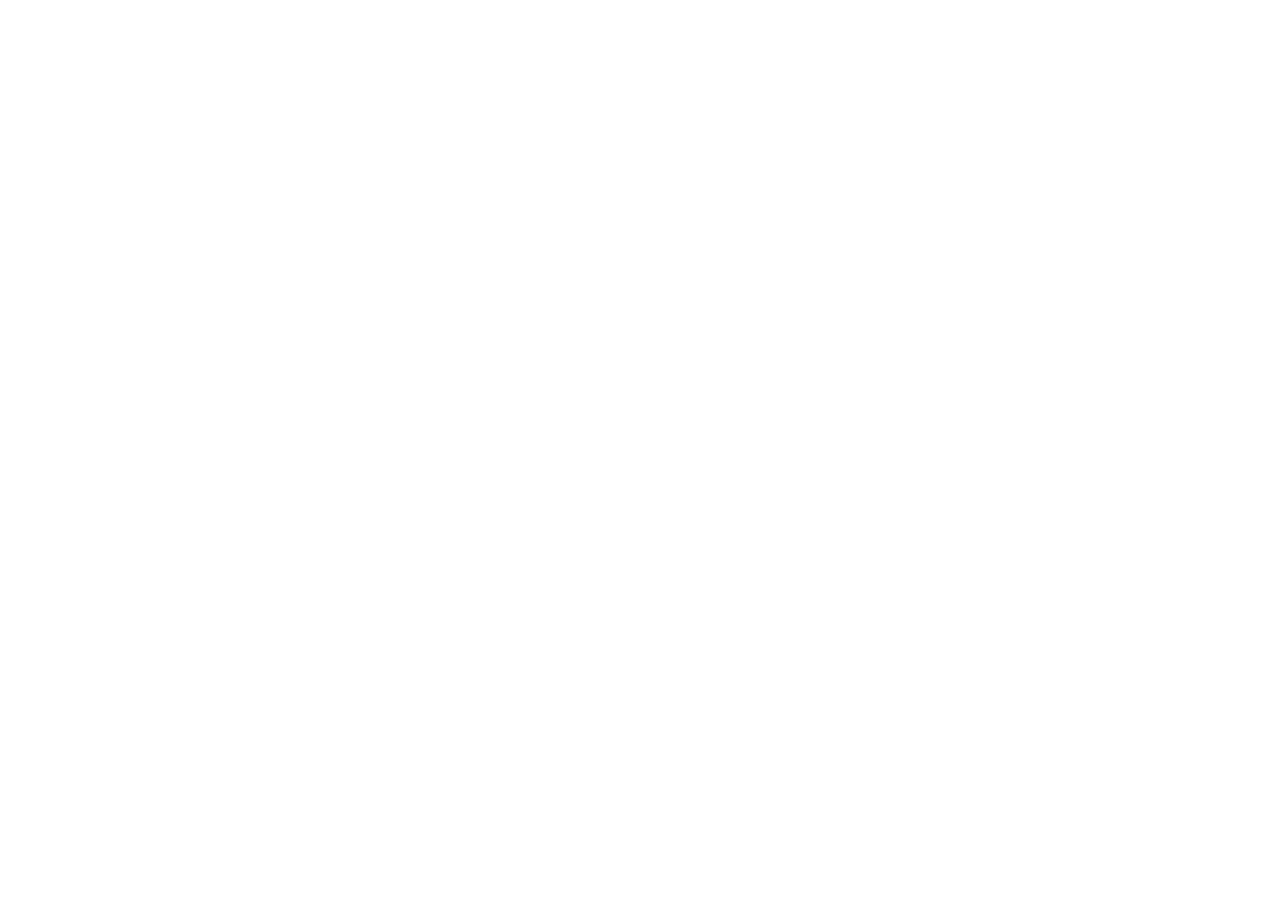
==== index.html @ 550354fb "Primeiro Commit: Pastas e Arquivos para Desenvolvimento do Projeto" ====
<!DOCTYPE html>
<html lang="en">
<head>
    <meta charset="UTF-8">
    <meta name="viewport" content="width=device-width, initial-scale=1">
    <title>Nome da Empresa | Fachadas e comunicação visual em Maringá</title>
    <meta name="description" content="Fachadas, letreiros e identidade visual, do projeto à instalação. Maringá/PR e todo o Brasil.">
    <link rel="preconnect" href="https://fonts.googleapis.com">
    <link rel="preconnect" href="https://fonts.gstatic.com" crossorigin>
    <link href="https://fonts.googleapis.com/css2?family=Barlow:wght@400;600&family=Barlow+Condensed:wght@600;700&display=swap" rel="stylesheet">
    <link rel="stylesheet" href="css/style.css">
</head>
<body>
    
</body>
</html>
---- css/style.css ----
/* Cores Gerais para o site */
:root {
    --or:#ff6a00;
    --bg:#0c0c0c;
    --card:#171717;
    --bd:#2b2b2b;
    --tx:#f3f1ee;
    --mu:#a8a39c;
    --wpp:#25d366;
    --r:10px
}
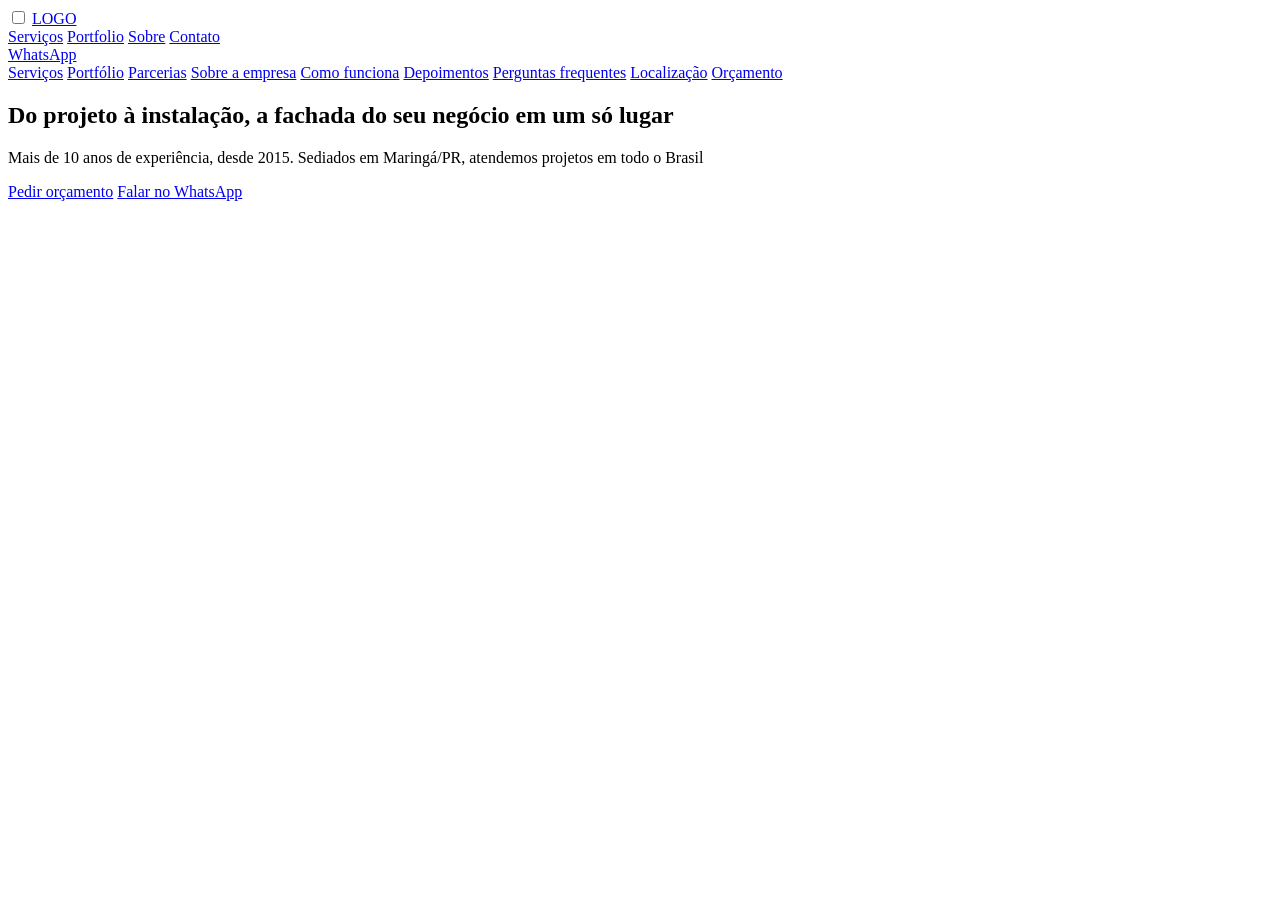
==== commit 40838543: "feat: header e topo da pagina em html" ====
--- a/index.html
+++ b/index.html
@@ -12,5 +12,62 @@
 </head>
 <body>
     
+    <!-- Header da Página -->
+    <header class="topo">
+        <input type="checkbox" id="menu-toggle" class="menu-toggle" aria-label="Abrir menu">
+
+        <!-- Quando a logo chegar trocar o span por img <img src="img/logo.png" alt="Nome da Empresa"> -->
+        <a class="logo" href="#inicio">
+            <span>LOGO</span>
+        </a>
+
+        <nav class="links" aria-label="Principal">
+            <a href="#servicos">Serviços</a>
+            <a href="#portfolio">Portfolio</a>
+            <a href="#sobre">Sobre</a>
+            <a href="#contato">Contato</a>
+        </nav>
+
+        <div class="dir">
+            <a class="btn btn-wpp btn-sm" href="https://wa.me/5544997585153?text=Ol%C3%A1%21%20Vim%20pelo%20site%20e%20gostaria%20de%20um%20or%C3%A7amento.">WhatsApp</a>
+            <label for="menu_toggle" class="hamb" aria-label="Abrir ou fechar o menu">
+                <span></span>
+                <span></span>
+                <span></span>
+            </label>
+        </div>
+
+        <nav class="painel" aria-label="Menu completo">
+            <a href="#servicos">Serviços</a>
+            <a href="#portfolio">Portfólio</a>
+            <a href="#parcerias">Parcerias</a>
+            <a href="#sobre">Sobre a empresa</a>
+            <a href="#como-funciona">Como funciona</a>
+            <a href="#depoimentos">Depoimentos</a>
+            <a href="#faq">Perguntas frequentes</a>
+            <a href="#localizacao">Localização</a>
+            <a href="#orcamento">Orçamento</a>
+        </nav>
+    </header>
+
+    <label for="menu-toggle" class="fechar-menu"></label>
+
+    <main>
+        <!-- Topo da Página com as fotos de fundo -->
+        <!-- Quando chegar, trocar as imagens!! (melhores fachadas) -->
+        <section class="hero" id="inicio">
+            <div class="slide" style="background-image:url(img/hero-1.jpg)"></div>
+            <div class="slide" style="background-image:url(img/hero-2.jpg)"></div>
+            <div class="slide" style="background-image:url(img/hero-3.jpg)"></div>
+            <div class="hero-txt">
+                <h1>Do projeto à instalação, a fachada do seu negócio em um só lugar</h1>
+                <p>Mais de 10 anos de experiência, desde 2015. Sediados em Maringá/PR, atendemos projetos em todo o Brasil</p>
+                <div class="acoes">
+                    <a class="btn" href="#orcamento">Pedir orçamento</a>
+                    <a class="btn btn-wpp" target="_blank" rel="noopener noreferrer" href="https://wa.me/5544997585153?text=Ol%C3%A1%21%20Vim%20pelo%20site%20e%20gostaria%20de%20falar%20com%20voc%C3%AAs.">Falar no WhatsApp</a>
+                </div>
+            </div>
+        </section>
+    </main>
 </body>
 </html>
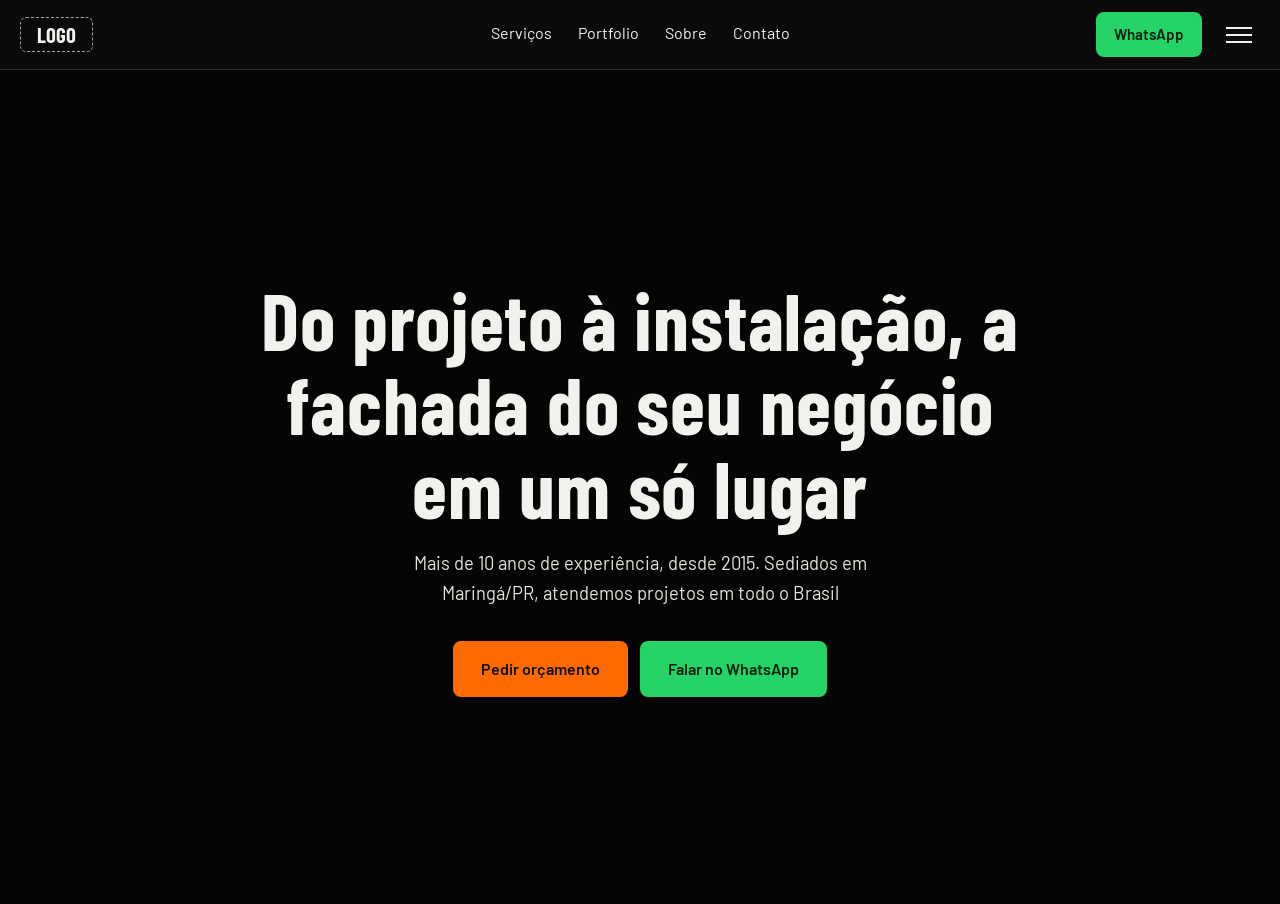
==== commit c1626544: "Correcao erro no index.html e feito css base, header e topo da pagina" ====
--- a/index.html
+++ b/index.html
@@ -30,7 +30,7 @@
 
         <div class="dir">
             <a class="btn btn-wpp btn-sm" href="https://wa.me/5544997585153?text=Ol%C3%A1%21%20Vim%20pelo%20site%20e%20gostaria%20de%20um%20or%C3%A7amento.">WhatsApp</a>
-            <label for="menu_toggle" class="hamb" aria-label="Abrir ou fechar o menu">
+            <label for="menu-toggle" class="hamb" aria-label="Abrir ou fechar o menu">
                 <span></span>
                 <span></span>
                 <span></span>
--- a/css/style.css
+++ b/css/style.css
@@ -8,4 +8,290 @@
     --mu:#a8a39c;
     --wpp:#25d366;
     --r:10px
+}
+
+/* Base para o CSS */
+* {
+    box-sizing: border-box;
+    margin: 0;
+}
+
+html {
+    scroll-behavior: smooth;
+    scroll-padding-top: 76px;
+}
+
+body {
+    font: 400 1rem/1.65 'Barlow', system-ui, sans-serif;
+    background: var(--bg);
+    color: var(--tx);
+}
+
+img {
+    display: block;
+    max-width: 100%;
+}
+
+a {
+    color: inherit;
+    text-decoration: none;
+}
+
+:focus-visible {
+    outline: 3px solid var(--or);
+    outline-offset: 3px;
+}
+
+h1, h2 {
+    font-family: 'Barlow Condensed', 'Barlow', sans-serif;
+    font-weight: 700;
+    line-height: 1.05;
+    letter-spacing: .01em;
+}
+
+h2 {
+    font-size: clamp(2rem, 4.5vw, 3rem);
+    margin-bottom: 1.6rem;
+}
+
+h2::after {
+    content: "";
+    display: block;
+    width: 64px;
+    height: 5px;
+    background: var(--or);
+    margin-top: .7rem;
+}
+
+p+p {
+    margin-top: 1rem;
+}
+
+.sec {
+    max-width: 1160px;
+    margin: 0 auto;
+    padding: 72px 20px;
+}
+
+.sub {
+    color: var(--mu);
+    margin: -.6rem 0 1.6rem;
+    max-width: 60ch;
+}
+
+/* Botões */
+.btn {
+    display: inline-block;
+    padding: 13px 26px;
+    border: 2px solid var(--or);
+    border-radius: 8px;
+    background: var(--or);
+    color: #111;
+    font: inherit;
+    font-weight: 600;
+    cursor: pointer;
+    transition: filter .2s
+}
+
+.btn:hover {
+    filter: brightness(1.12);
+}
+
+.btn-wpp {
+    background: var(--wpp);
+    border-color: var(--wpp);
+    color: #06210f;
+}
+
+.btn-sm {
+    padding: 8px 16px;
+    font-size: .95rem;
+}
+
+/* Header */
+.topo {
+    position: sticky;
+    top: 0;
+    z-index: 50;
+    display: flex;
+    align-items: center;
+    gap: 20px;
+    padding: 12px 20px;
+    background: rgba(12, 12, 12, .95);
+    backdrop-filter: blur(8px);
+    border-bottom: 1px solid var(--bd);
+}
+
+.logo {
+    flex: 1;
+}
+
+.logo span {
+    display: inline-block;
+    padding: 4px 16px;
+    border: 1px dashed var(--mu);
+    border-radius: 6px;
+    font: 700 1.3rem 'Barlow Condensed', sans-serif;
+}
+
+.links {
+    display: flex;
+    gap: 26px;
+}
+
+.links a {
+    padding: 6px 0;
+    border-bottom: 2px solid transparent;
+}
+
+.links a:hover {
+    border-color: var(--or);
+}
+
+.dir {
+    flex: 1;
+    display: flex;
+    justify-content: flex-end;
+    align-items: center;
+    gap: 16px;
+}
+
+.menu-toggle {
+    position: absolute;
+    width: 1px;
+    height: 1px;
+    margin: 0;
+    opacity: 0;
+    pointer-events: none;
+}
+
+.hamb {
+    display: grid;
+    gap: 5px;
+    padding: 8px;
+    cursor: pointer;
+}
+
+.hamb span {
+    width: 26px;
+    height: 2px;
+    background: var(--tx);
+}
+
+.painel {
+    display: none;
+    position: absolute;
+    top: 100%;
+    right: 20px;
+    min-width: 230px;
+    flex-direction: column;
+    padding: 8px;
+    background-color: var(--card);
+    border: 1px solid var(--bd);
+    border-radius: var(--r);
+}
+
+.painel a {
+    padding: 10px;
+    border-radius: 6px;
+}
+
+.painel a:hover {
+    background-color: var(--or);
+    color: #111;
+}
+
+.menu-toggle:checked~.painel {
+    display: flex;
+}
+
+.fechar-menu {
+    display: none;
+}
+
+.menu-toggle:checked~.fechar-menu {
+    display: block;
+    position: fixed;
+    inset: 0;
+    z-index: 40;
+}
+
+.painel {
+    z-index: 50;
+}
+
+/* Topo com as fotos passando */
+.hero {
+    position: relative;
+    min-height: calc(100svh - 66px);
+    display: grid;
+    place-items: center;
+    padding: 72px 20px;
+    text-align: center;
+    overflow: hidden;
+}
+
+.hero::before {
+    content: "";
+    position: absolute;
+    inset: 0;
+    z-index: 1;
+    background: rgba(0, 0, 0, .62)
+}
+
+.slide {
+    position: absolute;
+    inset: 0;
+    background: #222 center/cover;
+    opacity: 0;
+    animation: fade 18s infinite;
+}
+
+.slide:nth-child(2) {
+    animation-delay: 6s;
+}
+
+.slide:nth-child(3) {
+    animation-delay: 12s;
+}
+
+@keyframes fade {
+    0% {
+        opacity: 0;
+    }
+
+    8%,
+    33% {
+        opacity: 1;
+    }
+
+    41%,
+    100% {
+        opacity: 0;
+    }
+}
+
+.hero-txt {
+    position: relative;
+    z-index: 2;
+    max-width: 800px;
+}
+
+.hero h1 {
+    font-size: clamp(2.6rem, 7vw, 5rem);
+    margin-bottom: 1.2rem;
+}
+
+.hero p {
+    max-width: 54ch;
+    margin: 0 auto 2rem;
+    color: #e6e2dc;
+    font-size: 1.15rem;
+}
+
+.acoes {
+    display: flex;
+    flex-wrap: wrap;
+    gap: 12px;
+    justify-content: center;
 }
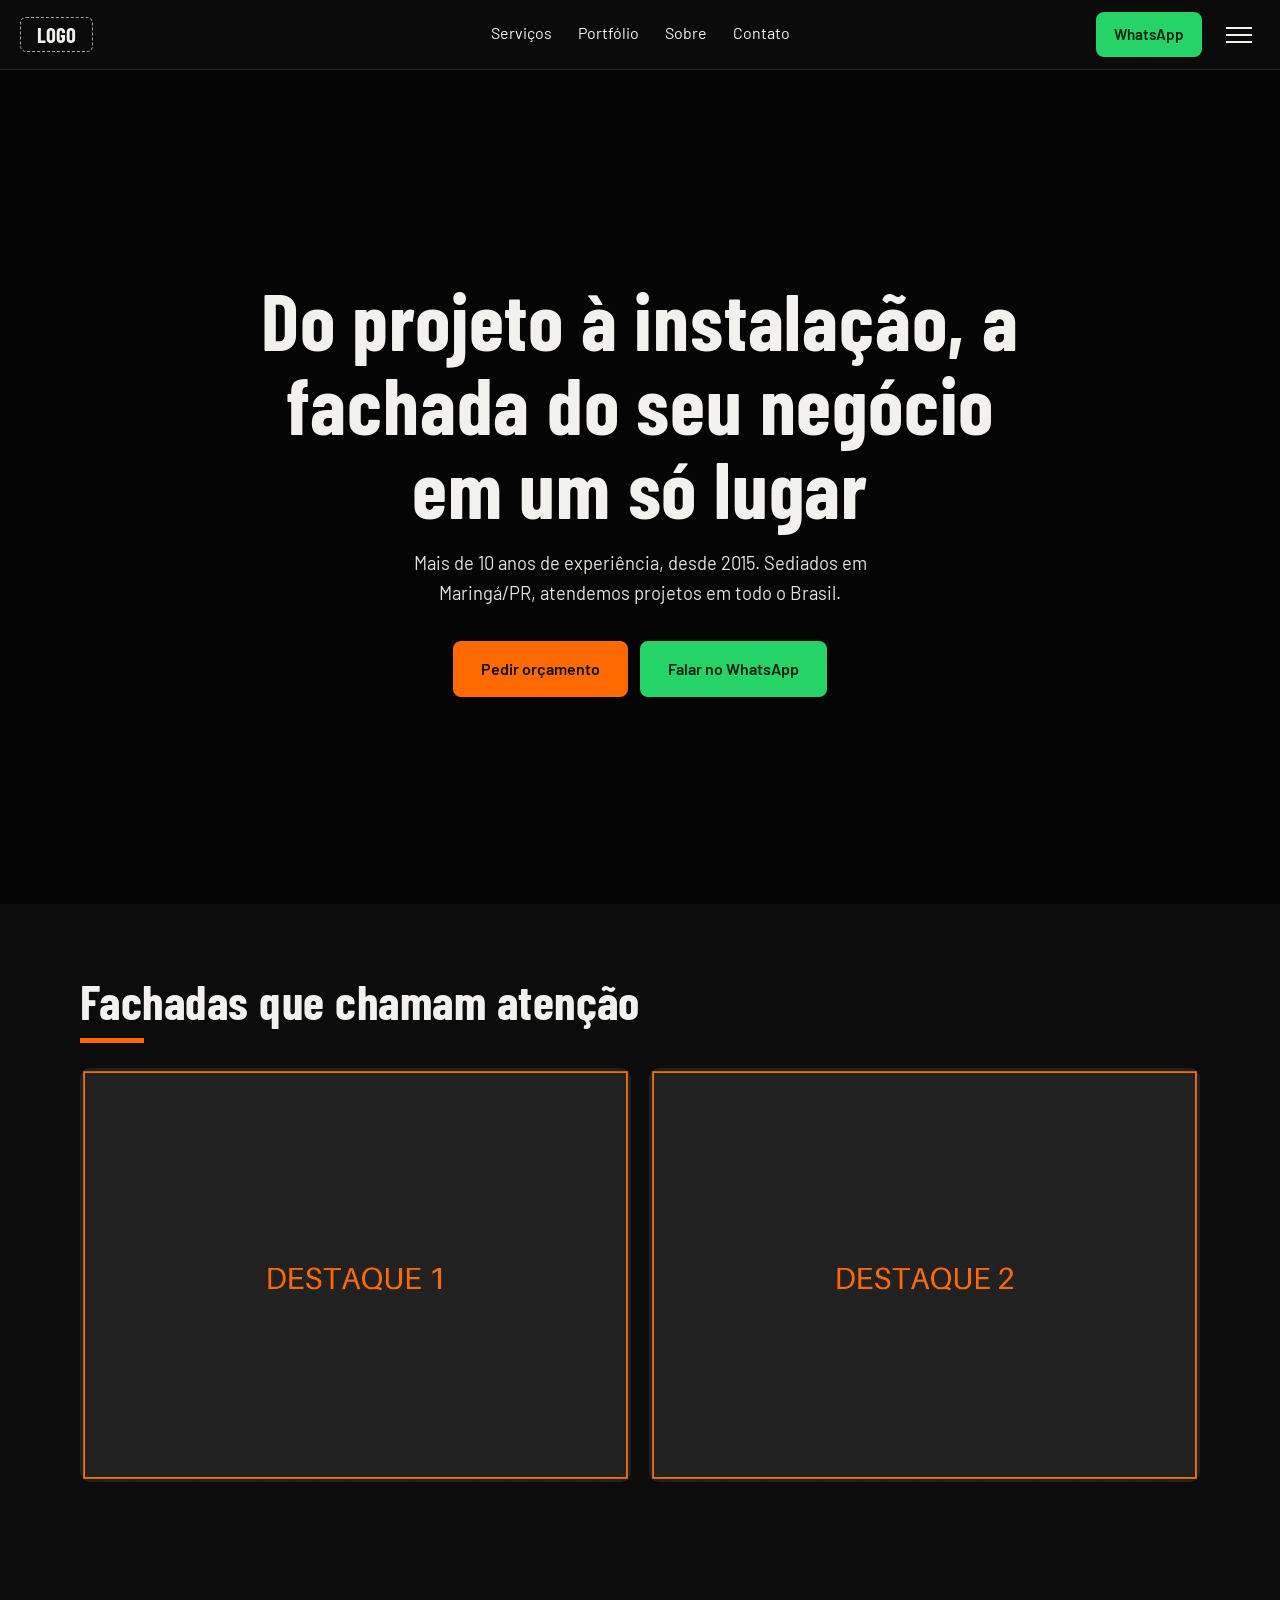
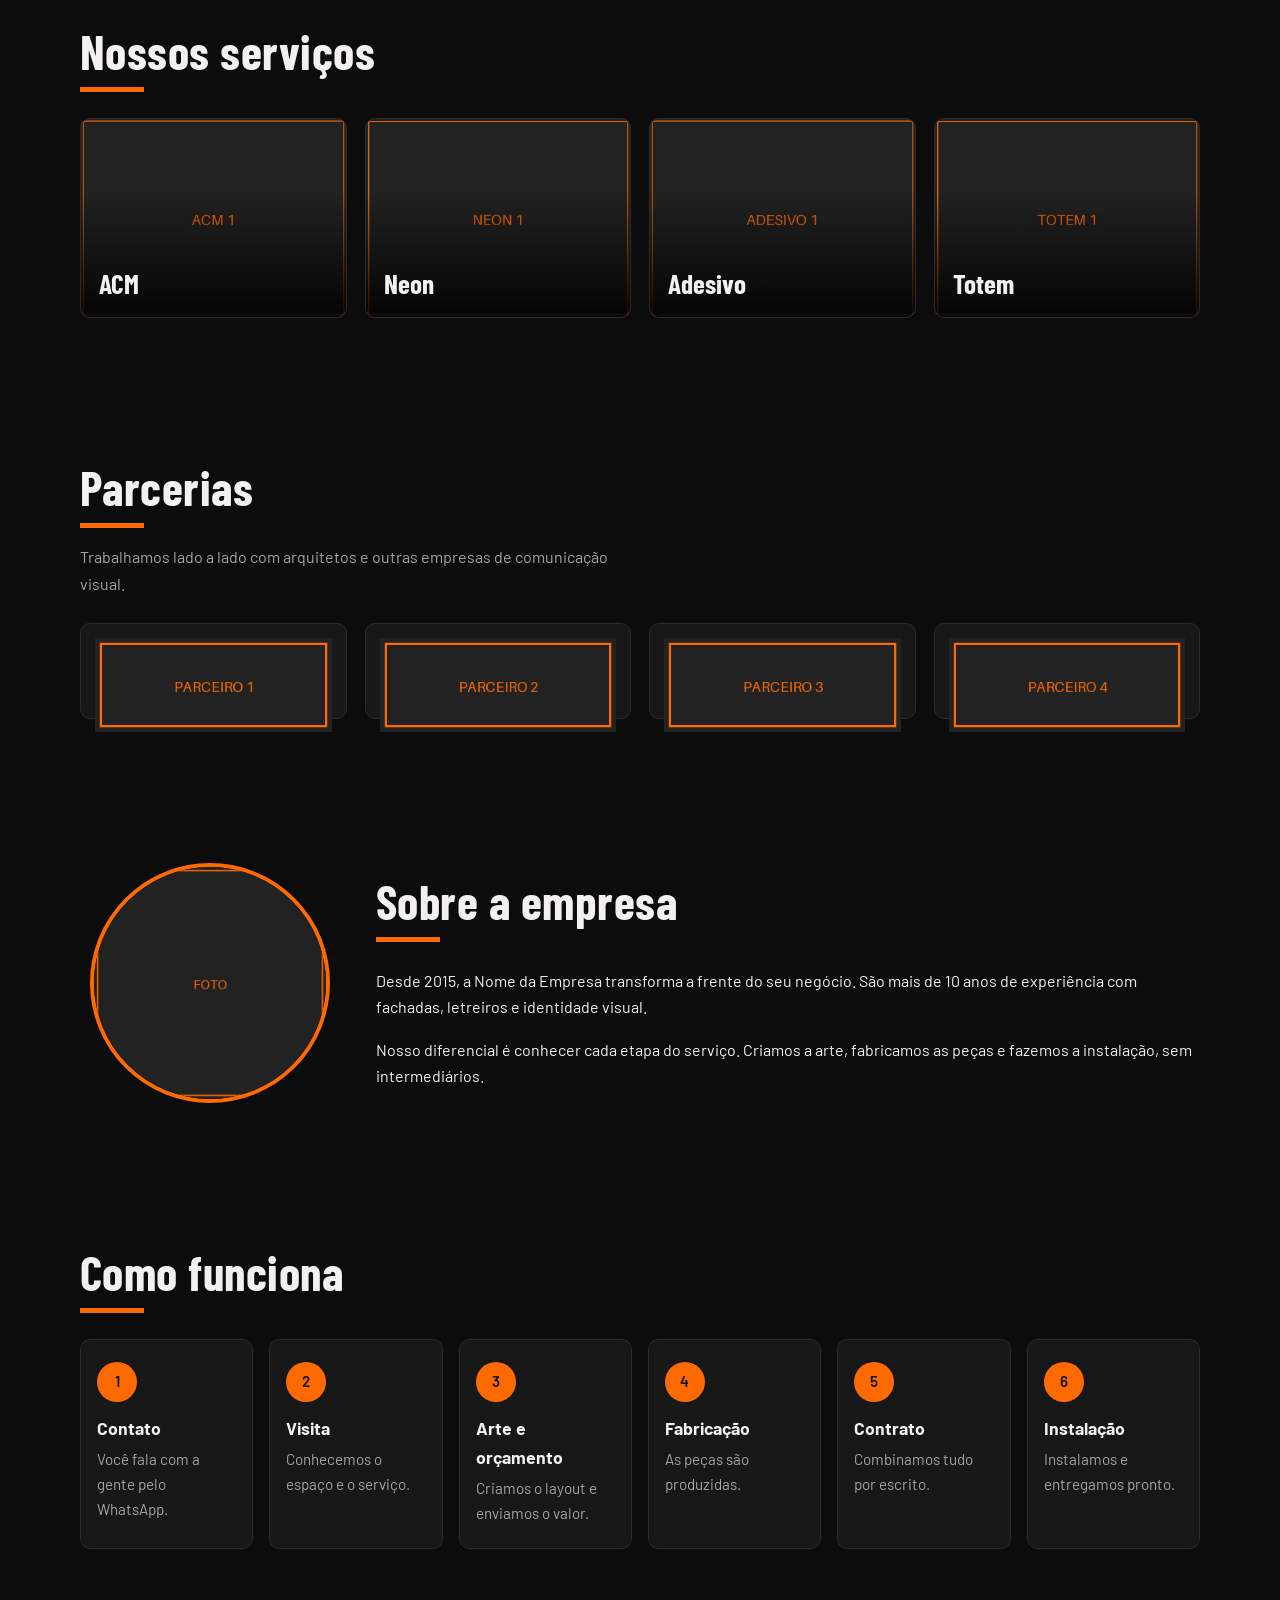
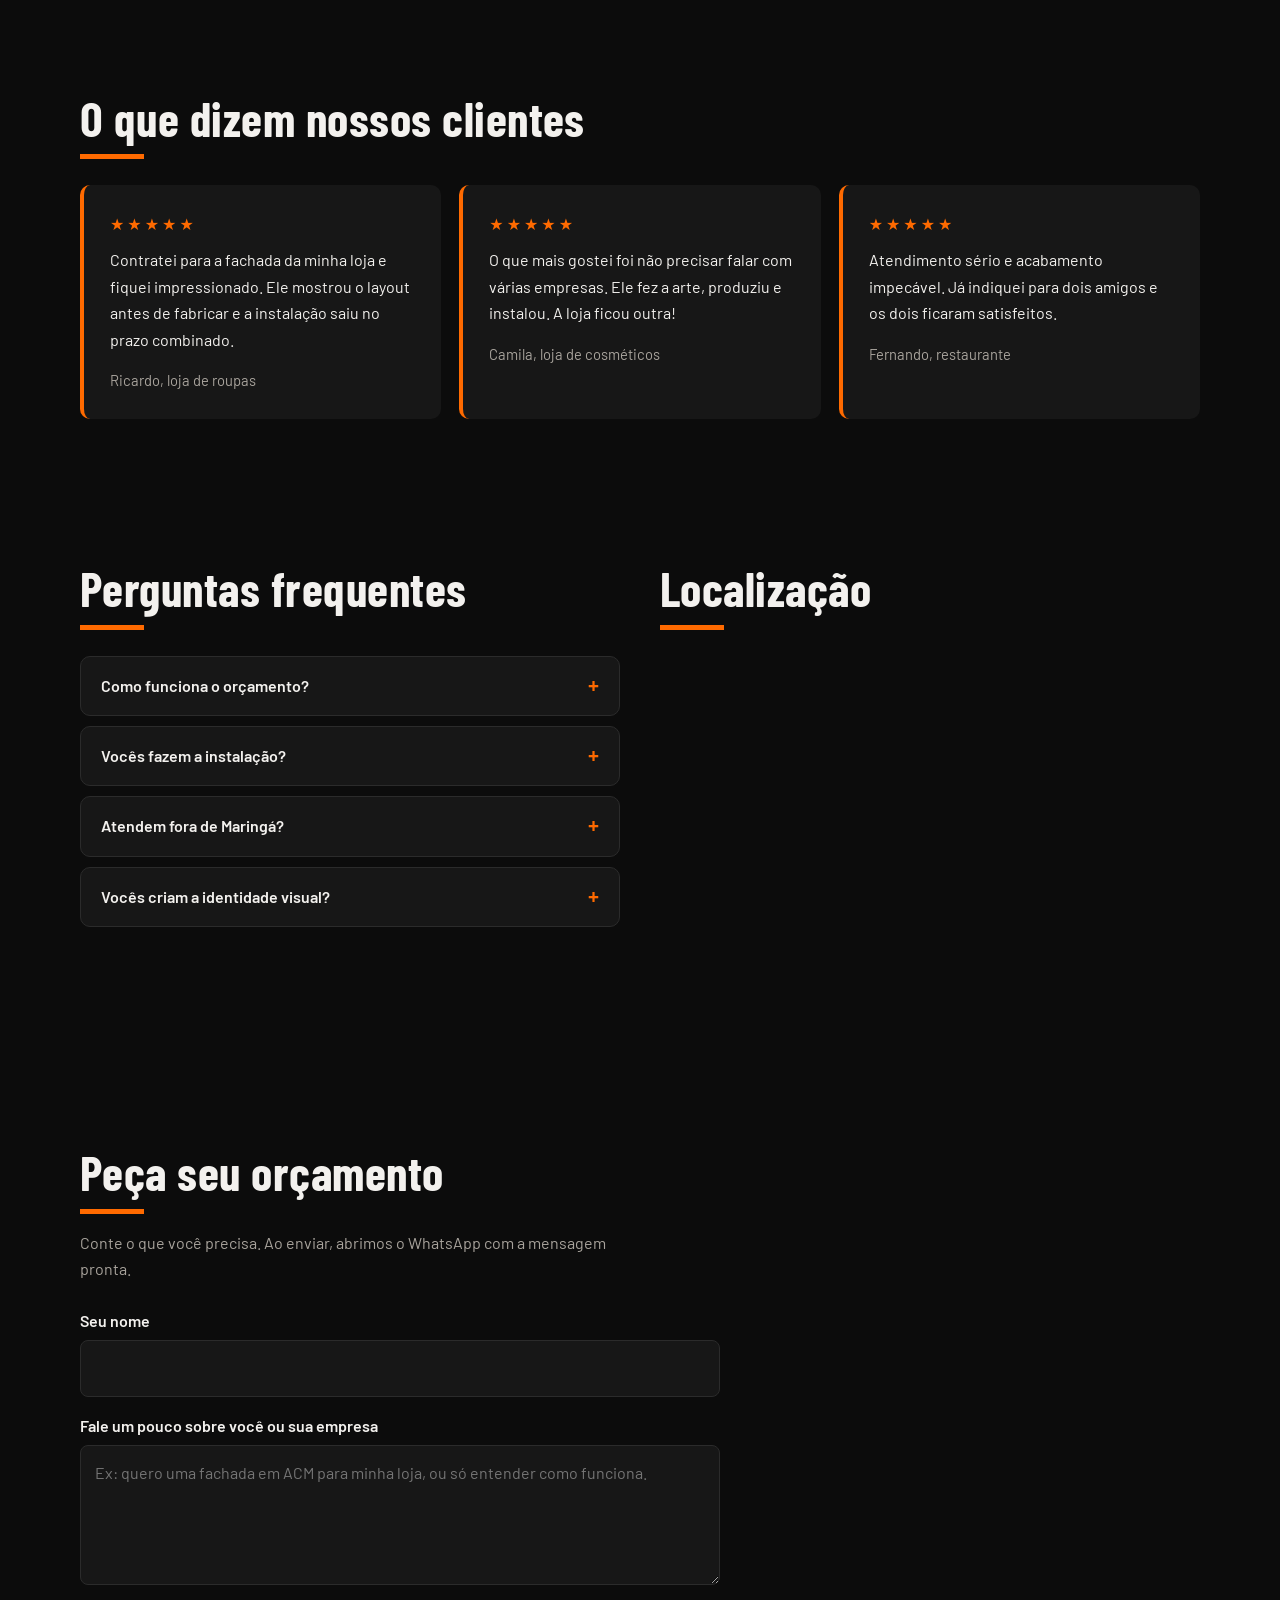
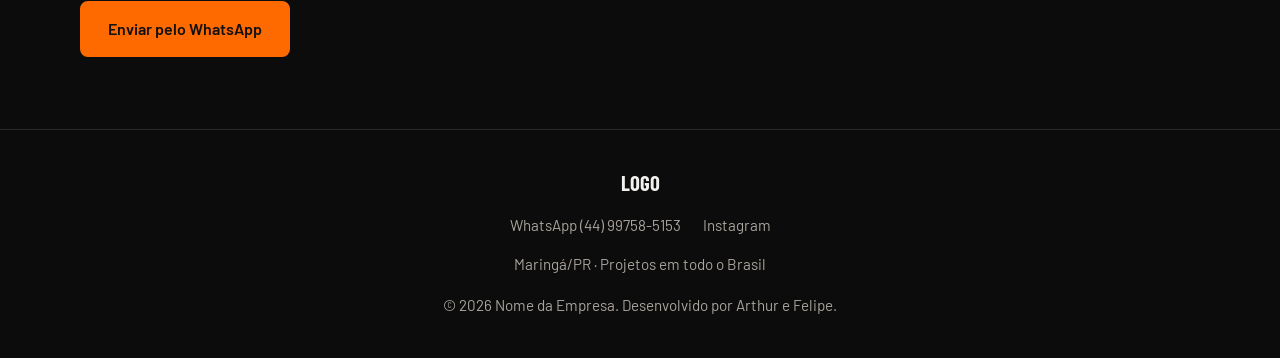
==== commit 811ba46f: "Adiciona estrutura inicial do site" ====
--- a/index.html
+++ b/index.html
@@ -1,73 +1,160 @@
 <!DOCTYPE html>
-<html lang="en">
+<html lang="pt-BR">
 <head>
-    <meta charset="UTF-8">
-    <meta name="viewport" content="width=device-width, initial-scale=1">
-    <title>Nome da Empresa | Fachadas e comunicação visual em Maringá</title>
-    <meta name="description" content="Fachadas, letreiros e identidade visual, do projeto à instalação. Maringá/PR e todo o Brasil.">
-    <link rel="preconnect" href="https://fonts.googleapis.com">
-    <link rel="preconnect" href="https://fonts.gstatic.com" crossorigin>
-    <link href="https://fonts.googleapis.com/css2?family=Barlow:wght@400;600&family=Barlow+Condensed:wght@600;700&display=swap" rel="stylesheet">
-    <link rel="stylesheet" href="css/style.css">
+<meta charset="UTF-8">
+<meta name="viewport" content="width=device-width, initial-scale=1">
+<title>Nome da Empresa | Fachadas e comunicação visual em Maringá</title>
+<meta name="description" content="Fachadas, letreiros e identidade visual, do projeto à instalação. Maringá/PR e todo o Brasil.">
+<link rel="preconnect" href="https://fonts.googleapis.com">
+<link rel="preconnect" href="https://fonts.gstatic.com" crossorigin>
+<link href="https://fonts.googleapis.com/css2?family=Barlow:wght@400;600&family=Barlow+Condensed:wght@600;700&display=swap" rel="stylesheet">
+<link rel="stylesheet" href="css/style.css">
 </head>
 <body>
-    
-    <!-- Header da Página -->
-    <header class="topo">
-        <input type="checkbox" id="menu-toggle" class="menu-toggle" aria-label="Abrir menu">
 
-        <!-- Quando a logo chegar trocar o span por img <img src="img/logo.png" alt="Nome da Empresa"> -->
-        <a class="logo" href="#inicio">
-            <span>LOGO</span>
-        </a>
+<!-- ===== HEADER ===== -->
+<header class="topo">
+  <input type="checkbox" id="menu-toggle" class="menu-toggle" aria-label="Abrir menu">
+  <!-- TROCAR: quando a logo chegar, troque o <span> por <img src="img/logo.png" alt="Nome da Empresa"> -->
+  <a class="logo" href="#inicio"><span>LOGO</span></a>
+  <nav class="links" aria-label="Principal">
+    <a href="#servicos">Serviços</a><a href="#portfolio">Portfólio</a><a href="#sobre">Sobre</a><a href="#contato">Contato</a>
+  </nav>
+  <div class="dir">
+    <a class="btn btn-wpp btn-sm" href="https://wa.me/5544997585153?text=Ol%C3%A1%21%20Vim%20pelo%20site%20e%20gostaria%20de%20um%20or%C3%A7amento.">WhatsApp</a>
+    <label for="menu-toggle" class="hamb" aria-label="Abrir ou fechar o menu"><span></span><span></span><span></span></label>
+  </div>
+  <nav class="painel" aria-label="Menu completo">
+    <a href="#servicos">Serviços</a><a href="#portfolio">Portfólio</a><a href="#parcerias">Parcerias</a><a href="#sobre">Sobre a empresa</a><a href="#como-funciona">Como funciona</a><a href="#depoimentos">Depoimentos</a><a href="#faq">Perguntas frequentes</a><a href="#localizacao">Localização</a><a href="#orcamento">Orçamento</a>
+  </nav>
+</header>
 
-        <nav class="links" aria-label="Principal">
-            <a href="#servicos">Serviços</a>
-            <a href="#portfolio">Portfolio</a>
-            <a href="#sobre">Sobre</a>
-            <a href="#contato">Contato</a>
-        </nav>
+  <label for="menu-toggle" class="fechar-menu"></label>
 
-        <div class="dir">
-            <a class="btn btn-wpp btn-sm" href="https://wa.me/5544997585153?text=Ol%C3%A1%21%20Vim%20pelo%20site%20e%20gostaria%20de%20um%20or%C3%A7amento.">WhatsApp</a>
-            <label for="menu-toggle" class="hamb" aria-label="Abrir ou fechar o menu">
-                <span></span>
-                <span></span>
-                <span></span>
-            </label>
-        </div>
+<main>
+<!-- ===== TOPO COM FOTOS DE FUNDO ===== -->
+<!-- TROCAR: substitua img/hero-1.jpg, hero-2.jpg e hero-3.jpg pelas melhores fachadas (mesmo nome de arquivo) -->
+<section class="hero" id="inicio">
+  <div class="slide" style="background-image:url(img/hero-1.jpg)"></div>
+  <div class="slide" style="background-image:url(img/hero-2.jpg)"></div>
+  <div class="slide" style="background-image:url(img/hero-3.jpg)"></div>
+  <div class="hero-txt">
+    <h1>Do projeto à instalação, a fachada do seu negócio em um só lugar</h1>
+    <p>Mais de 10 anos de experiência, desde 2015. Sediados em Maringá/PR, atendemos projetos em todo o Brasil.</p>
+    <div class="acoes">
+      <a class="btn" href="#orcamento">Pedir orçamento</a>
+      <a class="btn btn-wpp" href="https://wa.me/5544997585153?text=Ol%C3%A1%21%20Vim%20pelo%20site%20e%20gostaria%20de%20falar%20com%20voc%C3%AAs.">Falar no WhatsApp</a>
+    </div>
+  </div>
+</section>
 
-        <nav class="painel" aria-label="Menu completo">
-            <a href="#servicos">Serviços</a>
-            <a href="#portfolio">Portfólio</a>
-            <a href="#parcerias">Parcerias</a>
-            <a href="#sobre">Sobre a empresa</a>
-            <a href="#como-funciona">Como funciona</a>
-            <a href="#depoimentos">Depoimentos</a>
-            <a href="#faq">Perguntas frequentes</a>
-            <a href="#localizacao">Localização</a>
-            <a href="#orcamento">Orçamento</a>
-        </nav>
-    </header>
+<!-- ===== DESTAQUES ===== -->
+<section class="sec" id="portfolio">
+  <h2>Fachadas que chamam atenção</h2>
+  <div class="g2">
+    <img src="img/destaque-1.jpg" alt="Fachada em destaque 1" loading="lazy">
+    <img src="img/destaque-2.jpg" alt="Fachada em destaque 2" loading="lazy">
+  </div>
+</section>
 
-    <label for="menu-toggle" class="fechar-menu"></label>
+<!-- ===== SERVIÇOS (cada card leva a uma página com as fotos da categoria) ===== -->
+<section class="sec" id="servicos">
+  <h2>Nossos serviços</h2>
+  <div class="g4">
+    <a class="card" href="acm.html" style="background-image:url(img/acm-1.jpg)"><span>ACM</span></a>
+    <a class="card" href="neon.html" style="background-image:url(img/neon-1.jpg)"><span>Neon</span></a>
+    <a class="card" href="adesivo.html" style="background-image:url(img/adesivo-1.jpg)"><span>Adesivo</span></a>
+    <a class="card" href="totem.html" style="background-image:url(img/totem-1.jpg)"><span>Totem</span></a>
+  </div>
+</section>
 
-    <main>
-        <!-- Topo da Página com as fotos de fundo -->
-        <!-- Quando chegar, trocar as imagens!! (melhores fachadas) -->
-        <section class="hero" id="inicio">
-            <div class="slide" style="background-image:url(img/hero-1.jpg)"></div>
-            <div class="slide" style="background-image:url(img/hero-2.jpg)"></div>
-            <div class="slide" style="background-image:url(img/hero-3.jpg)"></div>
-            <div class="hero-txt">
-                <h1>Do projeto à instalação, a fachada do seu negócio em um só lugar</h1>
-                <p>Mais de 10 anos de experiência, desde 2015. Sediados em Maringá/PR, atendemos projetos em todo o Brasil</p>
-                <div class="acoes">
-                    <a class="btn" href="#orcamento">Pedir orçamento</a>
-                    <a class="btn btn-wpp" target="_blank" rel="noopener noreferrer" href="https://wa.me/5544997585153?text=Ol%C3%A1%21%20Vim%20pelo%20site%20e%20gostaria%20de%20falar%20com%20voc%C3%AAs.">Falar no WhatsApp</a>
-                </div>
-            </div>
-        </section>
-    </main>
+<!-- ===== PARCERIAS (provisório: trocar logos e nomes) ===== -->
+<section class="sec" id="parcerias">
+  <h2>Parcerias</h2>
+  <p class="sub">Trabalhamos lado a lado com arquitetos e outras empresas de comunicação visual.</p>
+  <div class="g4">
+    <div class="parc"><img src="img/parceiro-1.png" alt="Parceiro 1"></div>
+    <div class="parc"><img src="img/parceiro-2.png" alt="Parceiro 2"></div>
+    <div class="parc"><img src="img/parceiro-3.png" alt="Parceiro 3"></div>
+    <div class="parc"><img src="img/parceiro-4.png" alt="Parceiro 4"></div>
+  </div>
+</section>
+
+<!-- ===== SOBRE ===== -->
+<section class="sec" id="sobre">
+  <div class="sobre">
+    <img class="foto" src="img/sobre.jpg" alt="Foto da empresa" loading="lazy">
+    <div>
+      <h2>Sobre a empresa</h2>
+      <p>Desde 2015, a Nome da Empresa transforma a frente do seu negócio. São mais de 10 anos de experiência com fachadas, letreiros e identidade visual.</p>
+      <p>Nosso diferencial é conhecer cada etapa do serviço. Criamos a arte, fabricamos as peças e fazemos a instalação, sem intermediários.</p>
+    </div>
+  </div>
+</section>
+
+<!-- ===== COMO FUNCIONA ===== -->
+<section class="sec" id="como-funciona">
+  <h2>Como funciona</h2>
+  <ol class="passos">
+    <li><strong>Contato</strong>Você fala com a gente pelo WhatsApp.</li>
+    <li><strong>Visita</strong>Conhecemos o espaço e o serviço.</li>
+    <li><strong>Arte e orçamento</strong>Criamos o layout e enviamos o valor.</li>
+    <li><strong>Fabricação</strong>As peças são produzidas.</li>
+    <li><strong>Contrato</strong>Combinamos tudo por escrito.</li>
+    <li><strong>Instalação</strong>Instalamos e entregamos pronto.</li>
+  </ol>
+</section>
+
+<!-- ===== DEPOIMENTOS ===== -->
+<!-- ATENÇÃO: avaliações PROVISÓRIAS. Trocar pelas reais antes de publicar. -->
+<section class="sec" id="depoimentos">
+  <h2>O que dizem nossos clientes</h2>
+  <div class="g3">
+    <blockquote class="dep"><div class="est" aria-label="5 estrelas">★★★★★</div><p>Contratei para a fachada da minha loja e fiquei impressionado. Ele mostrou o layout antes de fabricar e a instalação saiu no prazo combinado.</p><cite>Ricardo, loja de roupas</cite></blockquote>
+    <blockquote class="dep"><div class="est" aria-label="5 estrelas">★★★★★</div><p>O que mais gostei foi não precisar falar com várias empresas. Ele fez a arte, produziu e instalou. A loja ficou outra!</p><cite>Camila, loja de cosméticos</cite></blockquote>
+    <blockquote class="dep"><div class="est" aria-label="5 estrelas">★★★★★</div><p>Atendimento sério e acabamento impecável. Já indiquei para dois amigos e os dois ficaram satisfeitos.</p><cite>Fernando, restaurante</cite></blockquote>
+  </div>
+</section>
+
+<!-- ===== FAQ + LOCALIZAÇÃO ===== -->
+<section class="sec duo">
+  <div id="faq">
+    <h2>Perguntas frequentes</h2>
+    <details><summary>Como funciona o orçamento?</summary><p>Primeiro fazemos uma visita para conhecer o espaço. Depois criamos a arte e enviamos o orçamento.</p></details>
+    <details><summary>Vocês fazem a instalação?</summary><p>Sim. Cuidamos da arte, da fabricação das peças e da instalação.</p></details>
+    <details><summary>Atendem fora de Maringá?</summary><p>Sim, atendemos projetos em todo o Brasil, conforme o serviço e as condições combinadas.</p></details>
+    <details><summary>Vocês criam a identidade visual?</summary><p>Sim. Criamos a identidade visual e levamos ela para a fachada.</p></details>
+  </div>
+  <div id="localizacao">
+    <h2>Localização</h2>
+    <iframe class="mapa" title="Mapa de Maringá, PR" loading="lazy" src="https://www.google.com/maps?q=Maring%C3%A1,PR&amp;output=embed"></iframe>
+  </div>
+</section>
+
+<!-- ===== ORÇAMENTO ===== -->
+<section class="sec" id="orcamento">
+  <h2>Peça seu orçamento</h2>
+  <p class="sub">Conte o que você precisa. Ao enviar, abrimos o WhatsApp com a mensagem pronta.</p>
+  <form id="form-orc">
+    <label>Seu nome<input type="text" maxlength="80" name="nome" required autocomplete="name"></label>
+    <label>Fale um pouco sobre você ou sua empresa<textarea name="mensagem" maxlength="350" required placeholder="Ex: quero uma fachada em ACM para minha loja, ou só entender como funciona."></textarea></label>
+    <button class="btn" type="submit">Enviar pelo WhatsApp</button>
+  </form>
+</section>
+</main>
+
+<!-- ===== FOOTER ===== -->
+<footer class="rod" id="contato">
+  <a class="logo-rod" href="#inicio">LOGO</a>
+  <nav aria-label="Contato">
+    <a href="https://wa.me/5544997585153">WhatsApp (44) 99758-5153</a>
+    <!-- TROCAR: link do Instagram dele -->
+    <a href="https://www.instagram.com/" target="_blank" rel="noopener">Instagram</a>
+  </nav>
+  <p>Maringá/PR · Projetos em todo o Brasil</p>
+  <p>© 2026 Nome da Empresa. Desenvolvido por Arthur e Felipe.</p>
+</footer>
+
+<script src="js/script.js"></script>
 </body>
 </html>
--- a/css/style.css
+++ b/css/style.css
@@ -1,161 +1,34 @@
-/* Cores Gerais para o site */
-:root {
-    --or:#ff6a00;
-    --bg:#0c0c0c;
-    --card:#171717;
-    --bd:#2b2b2b;
-    --tx:#f3f1ee;
-    --mu:#a8a39c;
-    --wpp:#25d366;
-    --r:10px
-}
+/* ===== CORES (mude aqui e o site inteiro acompanha) ===== */
+:root{--or:#ff6a00;--bg:#0c0c0c;--card:#171717;--bd:#2b2b2b;--tx:#f3f1ee;--mu:#a8a39c;--wpp:#25d366;--r:10px}
 
-/* Base para o CSS */
-* {
-    box-sizing: border-box;
-    margin: 0;
-}
+/* ===== BASE ===== */
+*{box-sizing:border-box;margin:0}
+html{scroll-behavior:smooth;scroll-padding-top:76px}
+body{font:400 1rem/1.65 'Barlow',system-ui,sans-serif;background:var(--bg);color:var(--tx)}
+img{display:block;max-width:100%}
+a{color:inherit;text-decoration:none}
+:focus-visible{outline:3px solid var(--or);outline-offset:3px}
+h1,h2{font-family:'Barlow Condensed','Barlow',sans-serif;font-weight:700;line-height:1.05;letter-spacing:.01em}
+h2{font-size:clamp(2rem,4.5vw,3rem);margin-bottom:1.6rem}
+h2::after{content:"";display:block;width:64px;height:5px;background:var(--or);margin-top:.7rem}
+p+p{margin-top:1rem}
+.sec{max-width:1160px;margin:0 auto;padding:72px 20px}
+.sub{color:var(--mu);margin:-.6rem 0 1.6rem;max-width:60ch}
 
-html {
-    scroll-behavior: smooth;
-    scroll-padding-top: 76px;
-}
+/* ===== BOTÕES ===== */
+.btn{display:inline-block;padding:13px 26px;border:2px solid var(--or);border-radius:8px;background:var(--or);color:#111;font:inherit;font-weight:600;cursor:pointer;transition:filter .2s}
+.btn:hover{filter:brightness(1.12)}
+.btn-wpp{background:var(--wpp);border-color:var(--wpp);color:#06210f}
+.btn-sm{padding:8px 16px;font-size:.95rem}
 
-body {
-    font: 400 1rem/1.65 'Barlow', system-ui, sans-serif;
-    background: var(--bg);
-    color: var(--tx);
-}
-
-img {
-    display: block;
-    max-width: 100%;
-}
-
-a {
-    color: inherit;
-    text-decoration: none;
-}
-
-:focus-visible {
-    outline: 3px solid var(--or);
-    outline-offset: 3px;
-}
-
-h1, h2 {
-    font-family: 'Barlow Condensed', 'Barlow', sans-serif;
-    font-weight: 700;
-    line-height: 1.05;
-    letter-spacing: .01em;
-}
-
-h2 {
-    font-size: clamp(2rem, 4.5vw, 3rem);
-    margin-bottom: 1.6rem;
-}
-
-h2::after {
-    content: "";
-    display: block;
-    width: 64px;
-    height: 5px;
-    background: var(--or);
-    margin-top: .7rem;
-}
-
-p+p {
-    margin-top: 1rem;
-}
-
-.sec {
-    max-width: 1160px;
-    margin: 0 auto;
-    padding: 72px 20px;
-}
-
-.sub {
-    color: var(--mu);
-    margin: -.6rem 0 1.6rem;
-    max-width: 60ch;
-}
-
-/* Botões */
-.btn {
-    display: inline-block;
-    padding: 13px 26px;
-    border: 2px solid var(--or);
-    border-radius: 8px;
-    background: var(--or);
-    color: #111;
-    font: inherit;
-    font-weight: 600;
-    cursor: pointer;
-    transition: filter .2s
-}
-
-.btn:hover {
-    filter: brightness(1.12);
-}
-
-.btn-wpp {
-    background: var(--wpp);
-    border-color: var(--wpp);
-    color: #06210f;
-}
-
-.btn-sm {
-    padding: 8px 16px;
-    font-size: .95rem;
-}
-
-/* Header */
-.topo {
-    position: sticky;
-    top: 0;
-    z-index: 50;
-    display: flex;
-    align-items: center;
-    gap: 20px;
-    padding: 12px 20px;
-    background: rgba(12, 12, 12, .95);
-    backdrop-filter: blur(8px);
-    border-bottom: 1px solid var(--bd);
-}
-
-.logo {
-    flex: 1;
-}
-
-.logo span {
-    display: inline-block;
-    padding: 4px 16px;
-    border: 1px dashed var(--mu);
-    border-radius: 6px;
-    font: 700 1.3rem 'Barlow Condensed', sans-serif;
-}
-
-.links {
-    display: flex;
-    gap: 26px;
-}
-
-.links a {
-    padding: 6px 0;
-    border-bottom: 2px solid transparent;
-}
-
-.links a:hover {
-    border-color: var(--or);
-}
-
-.dir {
-    flex: 1;
-    display: flex;
-    justify-content: flex-end;
-    align-items: center;
-    gap: 16px;
-}
-
+/* ===== HEADER ===== */
+.topo{position:sticky;top:0;z-index:50;display:flex;align-items:center;gap:20px;padding:12px 20px;background:rgba(12,12,12,.95);backdrop-filter:blur(8px);border-bottom:1px solid var(--bd)}
+.logo{flex:1}
+.logo span{display:inline-block;padding:4px 16px;border:1px dashed var(--mu);border-radius:6px;font:700 1.3rem 'Barlow Condensed',sans-serif}
+.links{display:flex;gap:26px}
+.links a{padding:6px 0;border-bottom:2px solid transparent}
+.links a:hover{border-color:var(--or)}
+.dir{flex:1;display:flex;justify-content:flex-end;align-items:center;gap:16px}
 .menu-toggle {
     position: absolute;
     width: 1px;
@@ -164,52 +37,17 @@
     opacity: 0;
     pointer-events: none;
 }
-
-.hamb {
-    display: grid;
-    gap: 5px;
-    padding: 8px;
-    cursor: pointer;
-}
-
-.hamb span {
-    width: 26px;
-    height: 2px;
-    background: var(--tx);
-}
-
-.painel {
-    display: none;
-    position: absolute;
-    top: 100%;
-    right: 20px;
-    min-width: 230px;
-    flex-direction: column;
-    padding: 8px;
-    background-color: var(--card);
-    border: 1px solid var(--bd);
-    border-radius: var(--r);
-}
-
-.painel a {
-    padding: 10px;
-    border-radius: 6px;
-}
-
-.painel a:hover {
-    background-color: var(--or);
-    color: #111;
-}
-
-.menu-toggle:checked~.painel {
-    display: flex;
-}
-
+.hamb{display:grid;gap:5px;padding:8px;cursor:pointer}
+.hamb span{width:26px;height:2px;background:var(--tx)}
+.painel{display:none;position:absolute;top:100%;right:20px;min-width:230px;flex-direction:column;padding:8px;background:var(--card);border:1px solid var(--bd);border-radius:var(--r)}
+.painel a{padding:10px 14px;border-radius:6px}
+.painel a:hover{background:var(--or);color:#111}
+.menu-toggle:checked~.painel{display:flex}
 .fechar-menu {
     display: none;
 }
 
-.menu-toggle:checked~.fechar-menu {
+.menu-toggle:checked ~ .fechar-menu {
     display: block;
     position: fixed;
     inset: 0;
@@ -220,78 +58,81 @@
     z-index: 50;
 }
 
-/* Topo com as fotos passando */
-.hero {
-    position: relative;
-    min-height: calc(100svh - 66px);
-    display: grid;
-    place-items: center;
-    padding: 72px 20px;
-    text-align: center;
-    overflow: hidden;
-}
+/* ===== TOPO COM FOTOS PASSANDO ===== */
+.hero{position:relative;min-height:calc(100svh - 66px);display:grid;place-items:center;padding:72px 20px;text-align:center;overflow:hidden}
+.hero::before{content:"";position:absolute;inset:0;z-index:1;background:rgba(0,0,0,.62)}
+.slide{position:absolute;inset:0;background:#222 center/cover;opacity:0;animation:fade 18s infinite}
+.slide:nth-child(2){animation-delay:6s}
+.slide:nth-child(3){animation-delay:12s}
+@keyframes fade{0%{opacity:0}8%,33%{opacity:1}41%,100%{opacity:0}}
+.hero-txt{position:relative;z-index:2;max-width:800px}
+.hero h1{font-size:clamp(2.6rem,7vw,5rem);margin-bottom:1.2rem}
+.hero p{max-width:54ch;margin:0 auto 2rem;color:#e6e2dc;font-size:1.15rem}
+.acoes{display:flex;flex-wrap:wrap;gap:12px;justify-content:center}
 
-.hero::before {
-    content: "";
-    position: absolute;
-    inset: 0;
-    z-index: 1;
-    background: rgba(0, 0, 0, .62)
-}
+/* ===== GRADES ===== */
+.g2,.g3,.g4{display:grid;gap:18px}
+.g2{grid-template-columns:repeat(auto-fit,minmax(300px,1fr))}
+.g3{grid-template-columns:repeat(auto-fit,minmax(260px,1fr))}
+.g4{grid-template-columns:repeat(auto-fit,minmax(210px,1fr))}
+.g2 img,.gal img{width:100%;aspect-ratio:4/3;object-fit:cover;border-radius:var(--r)}
 
-.slide {
-    position: absolute;
-    inset: 0;
-    background: #222 center/cover;
-    opacity: 0;
-    animation: fade 18s infinite;
-}
+/* ===== SERVIÇOS ===== */
+.card{position:relative;display:flex;align-items:flex-end;aspect-ratio:4/3;overflow:hidden;border:1px solid var(--bd);border-radius:var(--r);background:#222 center/cover;transition:border-color .2s}
+.card::before{content:"";position:absolute;inset:0;background:linear-gradient(transparent 35%,rgba(0,0,0,.88))}
+.card span{position:relative;padding:18px;font:700 1.7rem 'Barlow Condensed',sans-serif}
+.card:hover{border-color:var(--or)}
 
-.slide:nth-child(2) {
-    animation-delay: 6s;
-}
+/* ===== PARCERIAS ===== */
+.parc{display:grid;place-items:center;height:96px;padding:14px;background:var(--card);border:1px solid var(--bd);border-radius:var(--r)}
+.parc img{max-height:100%;object-fit:contain}
 
-.slide:nth-child(3) {
-    animation-delay: 12s;
-}
+/* ===== SOBRE ===== */
+.sobre{display:grid;gap:36px;align-items:center}
+.foto{width:240px;height:240px;margin:auto;object-fit:cover;border-radius:50%;border:4px solid var(--or)}
+@media(min-width:760px){.sobre{grid-template-columns:260px 1fr}}
 
-@keyframes fade {
-    0% {
-        opacity: 0;
-    }
+/* ===== COMO FUNCIONA ===== */
+.passos{display:grid;gap:16px;grid-template-columns:repeat(auto-fit,minmax(160px,1fr));padding:0;list-style:none;counter-reset:p}
+.passos li{counter-increment:p;padding:22px 16px;background:var(--card);border:1px solid var(--bd);border-radius:var(--r);color:var(--mu);font-size:.95rem}
+.passos li::before{content:counter(p);display:grid;place-items:center;width:40px;height:40px;margin-bottom:12px;border-radius:50%;background:var(--or);color:#111;font-weight:600}
+.passos strong{display:block;margin-bottom:4px;color:var(--tx);font-size:1.1rem}
 
-    8%,
-    33% {
-        opacity: 1;
-    }
+/* ===== DEPOIMENTOS ===== */
+.dep{padding:26px;background:var(--card);border-left:4px solid var(--or);border-radius:var(--r)}
+.est{margin-bottom:10px;color:var(--or);letter-spacing:3px}
+.dep p{margin-bottom:14px}
+.dep cite{color:var(--mu);font-size:.92rem;font-style:normal}
 
-    41%,
-    100% {
-        opacity: 0;
-    }
-}
+/* ===== FAQ E MAPA ===== */
+.duo{display:grid;gap:40px}
+@media(min-width:900px){.duo{grid-template-columns:1fr 1fr}}
+details{margin-bottom:10px;padding:16px 20px;background:var(--card);border:1px solid var(--bd);border-radius:var(--r)}
+summary{display:flex;justify-content:space-between;gap:12px;font-weight:600;cursor:pointer;list-style:none}
+summary::after{content:"+";color:var(--or);font-size:1.4rem;line-height:1}
+details[open] summary::after{content:"–"}
+details p{margin-top:10px;color:var(--mu)}
+.mapa{width:100%;height:340px;border:0;border-radius:var(--r)}
 
-.hero-txt {
-    position: relative;
-    z-index: 2;
-    max-width: 800px;
-}
+/* ===== FORMULÁRIO ===== */
+form{display:grid;gap:16px;max-width:640px}
+label{display:grid;gap:6px;font-weight:600}
+input,textarea{width:100%;padding:14px;background:var(--card);border:1px solid var(--bd);border-radius:8px;color:var(--tx);font:inherit;font-weight:400}
+textarea{min-height:140px;resize:vertical}
+form .btn{justify-self:start}
 
-.hero h1 {
-    font-size: clamp(2.6rem, 7vw, 5rem);
-    margin-bottom: 1.2rem;
-}
+/* ===== FOOTER ===== */
+.rod{padding:40px 20px;border-top:1px solid var(--bd);text-align:center;color:var(--mu);font-size:.95rem}
+.logo-rod{font:700 1.3rem 'Barlow Condensed',sans-serif;color:var(--tx)}
+.rod nav{display:flex;flex-wrap:wrap;gap:22px;justify-content:center;margin:14px 0}
+.rod a:hover{color:var(--or)}
 
-.hero p {
-    max-width: 54ch;
-    margin: 0 auto 2rem;
-    color: #e6e2dc;
-    font-size: 1.15rem;
-}
+/* ===== PÁGINAS DE CATEGORIA ===== */
+.cat{max-width:1160px;margin:0 auto;padding:40px 20px 72px}
+.volta{display:inline-block;margin-bottom:24px;color:var(--mu)}
+.volta:hover{color:var(--or)}
+.gal{display:grid;gap:18px;grid-template-columns:repeat(auto-fit,minmax(280px,1fr));margin-bottom:40px}
 
-.acoes {
-    display: flex;
-    flex-wrap: wrap;
-    gap: 12px;
-    justify-content: center;
-}+/* ===== CELULAR ===== */
+@media(max-width:860px){.links{display:none}}
+@media(prefers-reduced-motion:reduce){html{scroll-behavior:auto}.slide{animation:none}.slide:first-child{opacity:1}}
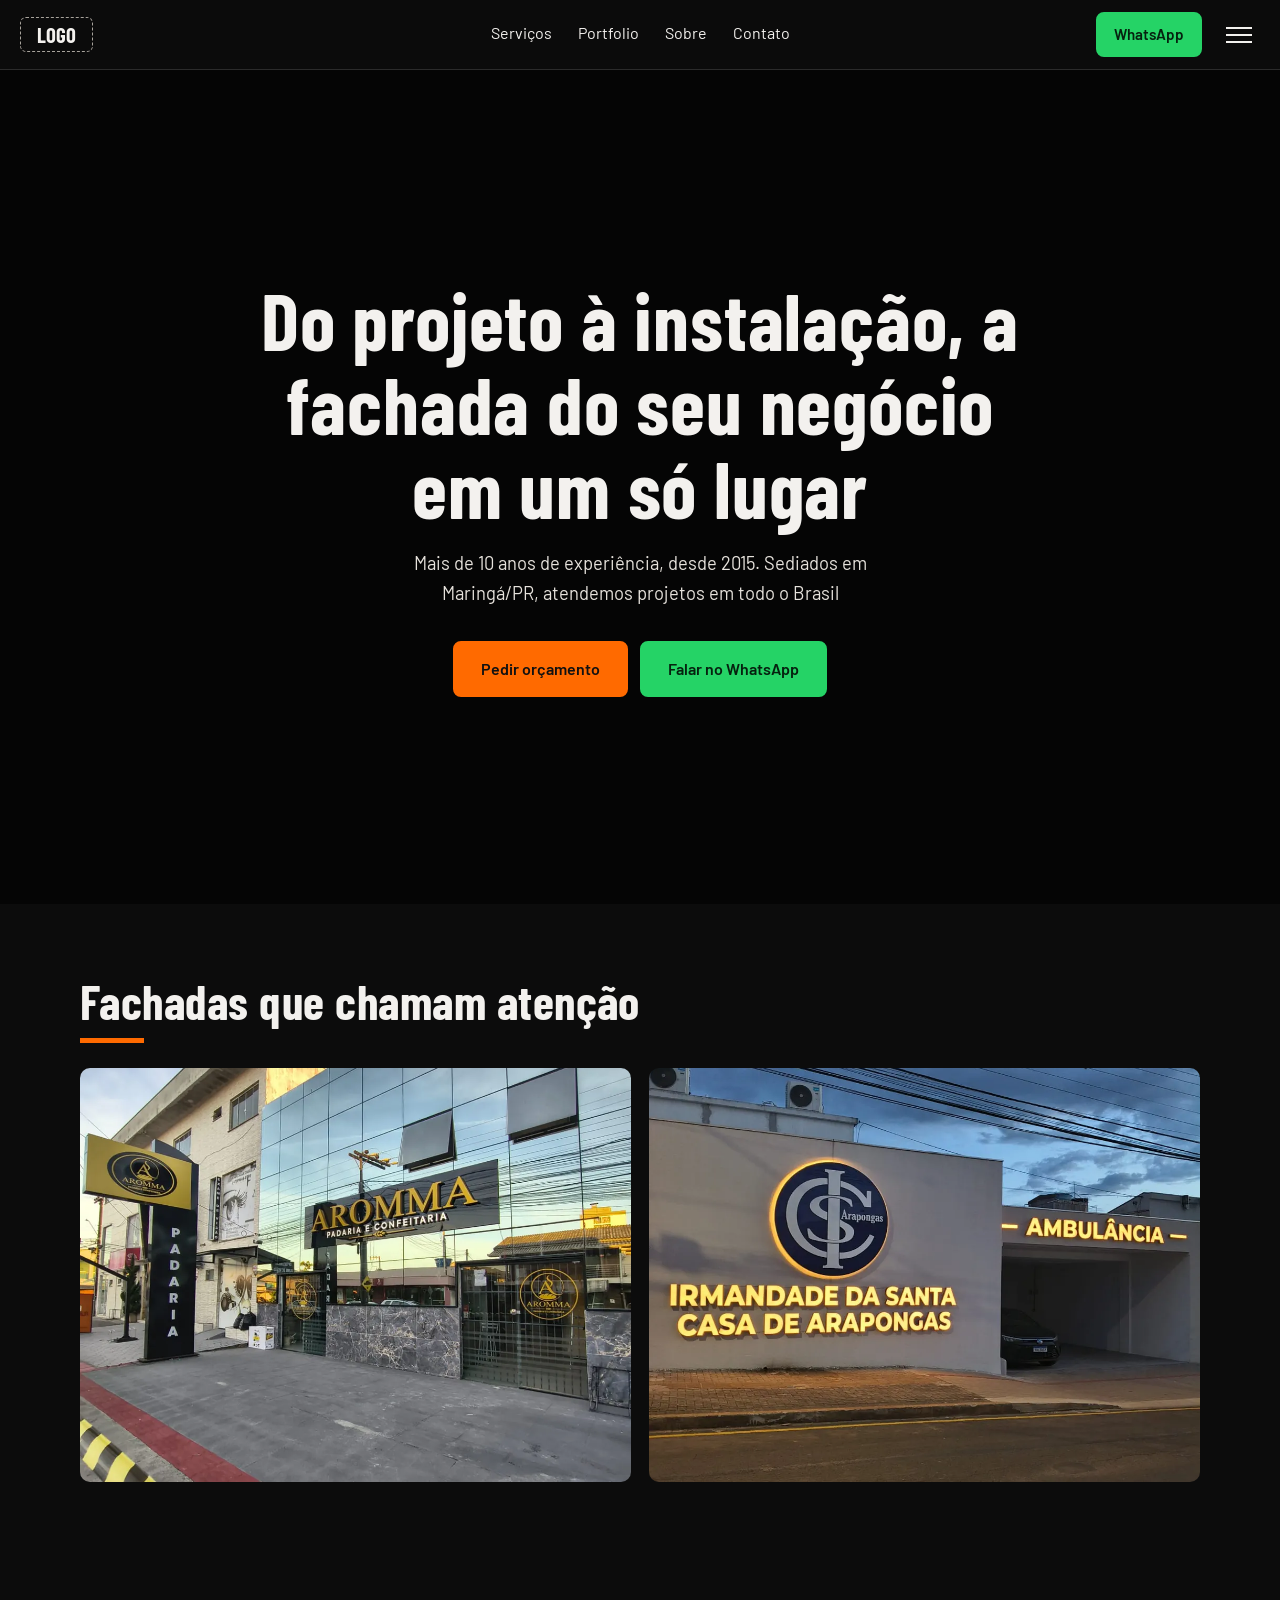
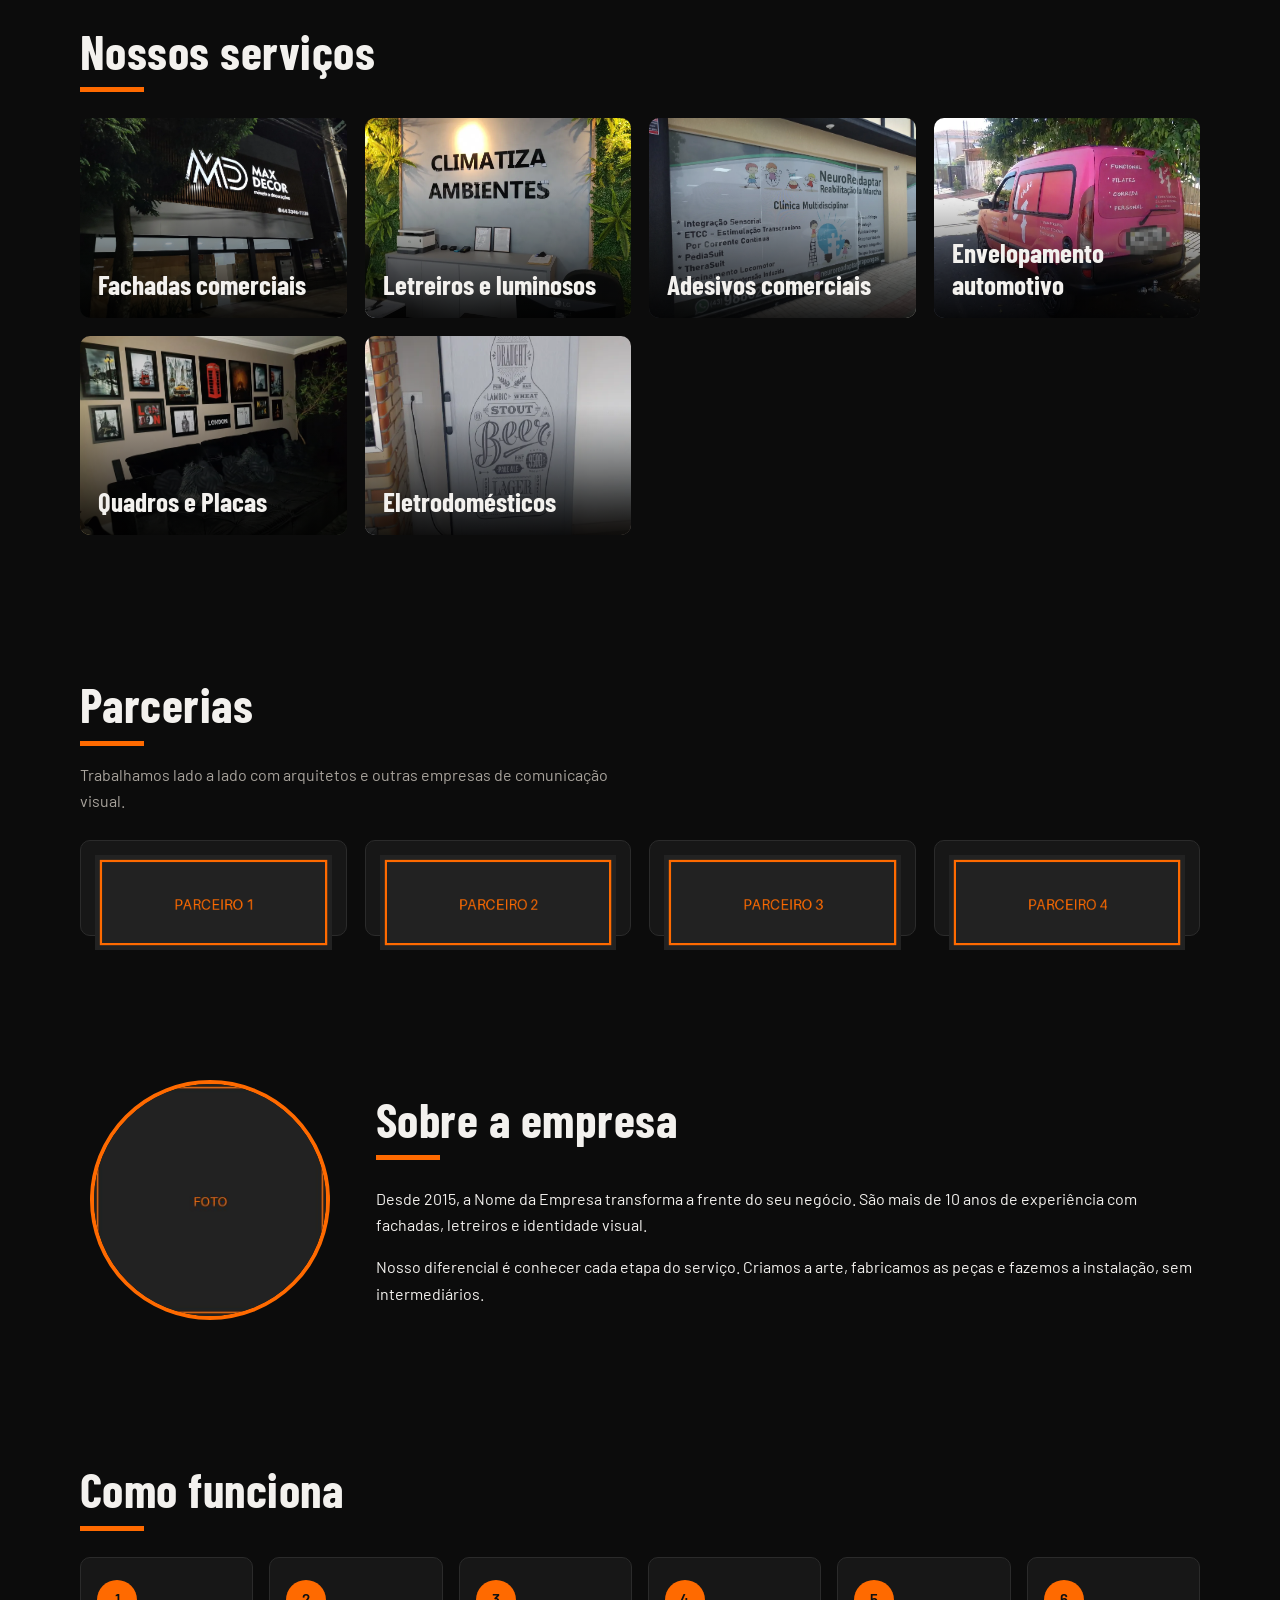
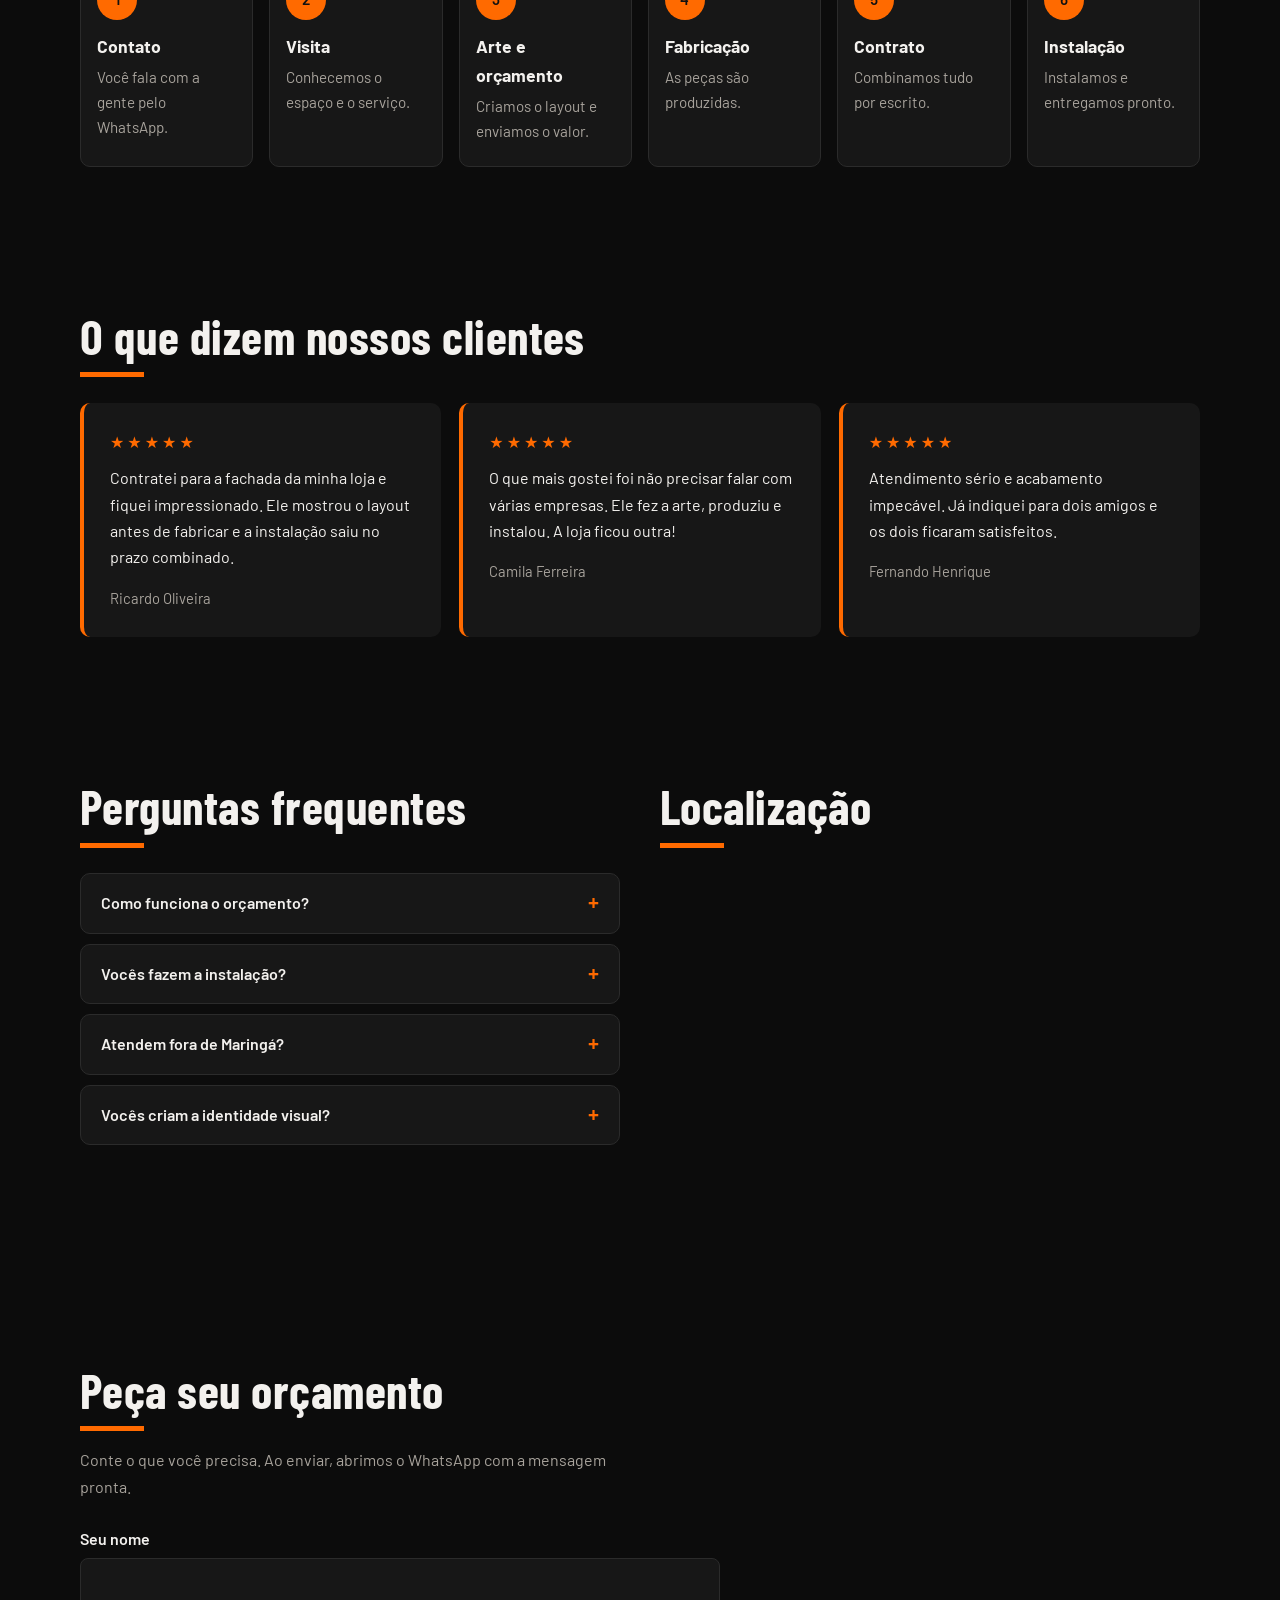
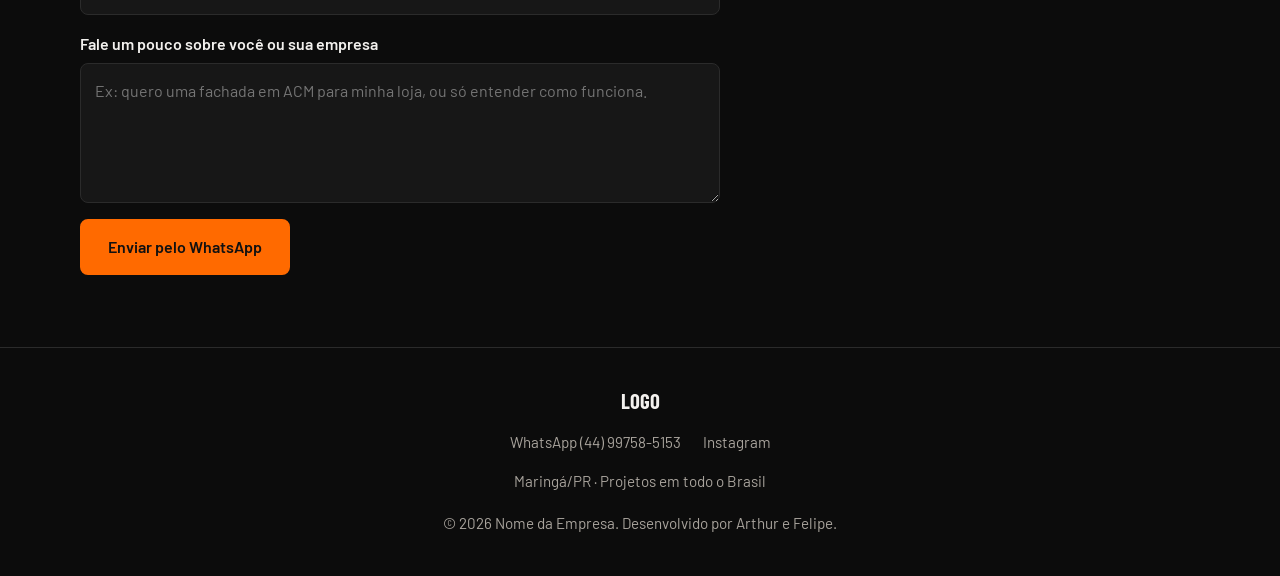
==== commit 96f92d42: "feat: adicionando as imagens reais dos servicos do cliente e algumas correcoes" ====
--- a/index.html
+++ b/index.html
@@ -1,160 +1,226 @@
 <!DOCTYPE html>
-<html lang="pt-BR">
+<html lang="en">
 <head>
-<meta charset="UTF-8">
-<meta name="viewport" content="width=device-width, initial-scale=1">
-<title>Nome da Empresa | Fachadas e comunicação visual em Maringá</title>
-<meta name="description" content="Fachadas, letreiros e identidade visual, do projeto à instalação. Maringá/PR e todo o Brasil.">
-<link rel="preconnect" href="https://fonts.googleapis.com">
-<link rel="preconnect" href="https://fonts.gstatic.com" crossorigin>
-<link href="https://fonts.googleapis.com/css2?family=Barlow:wght@400;600&family=Barlow+Condensed:wght@600;700&display=swap" rel="stylesheet">
-<link rel="stylesheet" href="css/style.css">
+    <meta charset="UTF-8">
+    <meta name="viewport" content="width=device-width, initial-scale=1">
+    <title>Nome da Empresa | Fachadas e comunicação visual em Maringá</title>
+    <meta name="description" content="Fachadas, letreiros e identidade visual, do projeto à instalação. Maringá/PR e todo o Brasil.">
+    <link rel="preconnect" href="https://fonts.googleapis.com">
+    <link rel="preconnect" href="https://fonts.gstatic.com" crossorigin>
+    <link href="https://fonts.googleapis.com/css2?family=Barlow:wght@400;600&family=Barlow+Condensed:wght@600;700&display=swap" rel="stylesheet">
+    <link rel="stylesheet" href="css/style.css">
 </head>
 <body>
-
-<!-- ===== HEADER ===== -->
-<header class="topo">
-  <input type="checkbox" id="menu-toggle" class="menu-toggle" aria-label="Abrir menu">
-  <!-- TROCAR: quando a logo chegar, troque o <span> por <img src="img/logo.png" alt="Nome da Empresa"> -->
-  <a class="logo" href="#inicio"><span>LOGO</span></a>
-  <nav class="links" aria-label="Principal">
-    <a href="#servicos">Serviços</a><a href="#portfolio">Portfólio</a><a href="#sobre">Sobre</a><a href="#contato">Contato</a>
-  </nav>
-  <div class="dir">
-    <a class="btn btn-wpp btn-sm" href="https://wa.me/5544997585153?text=Ol%C3%A1%21%20Vim%20pelo%20site%20e%20gostaria%20de%20um%20or%C3%A7amento.">WhatsApp</a>
-    <label for="menu-toggle" class="hamb" aria-label="Abrir ou fechar o menu"><span></span><span></span><span></span></label>
-  </div>
-  <nav class="painel" aria-label="Menu completo">
-    <a href="#servicos">Serviços</a><a href="#portfolio">Portfólio</a><a href="#parcerias">Parcerias</a><a href="#sobre">Sobre a empresa</a><a href="#como-funciona">Como funciona</a><a href="#depoimentos">Depoimentos</a><a href="#faq">Perguntas frequentes</a><a href="#localizacao">Localização</a><a href="#orcamento">Orçamento</a>
-  </nav>
-</header>
-
-  <label for="menu-toggle" class="fechar-menu"></label>
-
-<main>
-<!-- ===== TOPO COM FOTOS DE FUNDO ===== -->
-<!-- TROCAR: substitua img/hero-1.jpg, hero-2.jpg e hero-3.jpg pelas melhores fachadas (mesmo nome de arquivo) -->
-<section class="hero" id="inicio">
-  <div class="slide" style="background-image:url(img/hero-1.jpg)"></div>
-  <div class="slide" style="background-image:url(img/hero-2.jpg)"></div>
-  <div class="slide" style="background-image:url(img/hero-3.jpg)"></div>
-  <div class="hero-txt">
-    <h1>Do projeto à instalação, a fachada do seu negócio em um só lugar</h1>
-    <p>Mais de 10 anos de experiência, desde 2015. Sediados em Maringá/PR, atendemos projetos em todo o Brasil.</p>
-    <div class="acoes">
-      <a class="btn" href="#orcamento">Pedir orçamento</a>
-      <a class="btn btn-wpp" href="https://wa.me/5544997585153?text=Ol%C3%A1%21%20Vim%20pelo%20site%20e%20gostaria%20de%20falar%20com%20voc%C3%AAs.">Falar no WhatsApp</a>
-    </div>
-  </div>
-</section>
-
-<!-- ===== DESTAQUES ===== -->
-<section class="sec" id="portfolio">
-  <h2>Fachadas que chamam atenção</h2>
-  <div class="g2">
-    <img src="img/destaque-1.jpg" alt="Fachada em destaque 1" loading="lazy">
-    <img src="img/destaque-2.jpg" alt="Fachada em destaque 2" loading="lazy">
-  </div>
-</section>
-
-<!-- ===== SERVIÇOS (cada card leva a uma página com as fotos da categoria) ===== -->
-<section class="sec" id="servicos">
-  <h2>Nossos serviços</h2>
-  <div class="g4">
-    <a class="card" href="acm.html" style="background-image:url(img/acm-1.jpg)"><span>ACM</span></a>
-    <a class="card" href="neon.html" style="background-image:url(img/neon-1.jpg)"><span>Neon</span></a>
-    <a class="card" href="adesivo.html" style="background-image:url(img/adesivo-1.jpg)"><span>Adesivo</span></a>
-    <a class="card" href="totem.html" style="background-image:url(img/totem-1.jpg)"><span>Totem</span></a>
-  </div>
-</section>
-
-<!-- ===== PARCERIAS (provisório: trocar logos e nomes) ===== -->
-<section class="sec" id="parcerias">
-  <h2>Parcerias</h2>
-  <p class="sub">Trabalhamos lado a lado com arquitetos e outras empresas de comunicação visual.</p>
-  <div class="g4">
-    <div class="parc"><img src="img/parceiro-1.png" alt="Parceiro 1"></div>
-    <div class="parc"><img src="img/parceiro-2.png" alt="Parceiro 2"></div>
-    <div class="parc"><img src="img/parceiro-3.png" alt="Parceiro 3"></div>
-    <div class="parc"><img src="img/parceiro-4.png" alt="Parceiro 4"></div>
-  </div>
-</section>
-
-<!-- ===== SOBRE ===== -->
-<section class="sec" id="sobre">
-  <div class="sobre">
-    <img class="foto" src="img/sobre.jpg" alt="Foto da empresa" loading="lazy">
-    <div>
-      <h2>Sobre a empresa</h2>
-      <p>Desde 2015, a Nome da Empresa transforma a frente do seu negócio. São mais de 10 anos de experiência com fachadas, letreiros e identidade visual.</p>
-      <p>Nosso diferencial é conhecer cada etapa do serviço. Criamos a arte, fabricamos as peças e fazemos a instalação, sem intermediários.</p>
-    </div>
-  </div>
-</section>
-
-<!-- ===== COMO FUNCIONA ===== -->
-<section class="sec" id="como-funciona">
-  <h2>Como funciona</h2>
-  <ol class="passos">
-    <li><strong>Contato</strong>Você fala com a gente pelo WhatsApp.</li>
-    <li><strong>Visita</strong>Conhecemos o espaço e o serviço.</li>
-    <li><strong>Arte e orçamento</strong>Criamos o layout e enviamos o valor.</li>
-    <li><strong>Fabricação</strong>As peças são produzidas.</li>
-    <li><strong>Contrato</strong>Combinamos tudo por escrito.</li>
-    <li><strong>Instalação</strong>Instalamos e entregamos pronto.</li>
-  </ol>
-</section>
-
-<!-- ===== DEPOIMENTOS ===== -->
-<!-- ATENÇÃO: avaliações PROVISÓRIAS. Trocar pelas reais antes de publicar. -->
-<section class="sec" id="depoimentos">
-  <h2>O que dizem nossos clientes</h2>
-  <div class="g3">
-    <blockquote class="dep"><div class="est" aria-label="5 estrelas">★★★★★</div><p>Contratei para a fachada da minha loja e fiquei impressionado. Ele mostrou o layout antes de fabricar e a instalação saiu no prazo combinado.</p><cite>Ricardo, loja de roupas</cite></blockquote>
-    <blockquote class="dep"><div class="est" aria-label="5 estrelas">★★★★★</div><p>O que mais gostei foi não precisar falar com várias empresas. Ele fez a arte, produziu e instalou. A loja ficou outra!</p><cite>Camila, loja de cosméticos</cite></blockquote>
-    <blockquote class="dep"><div class="est" aria-label="5 estrelas">★★★★★</div><p>Atendimento sério e acabamento impecável. Já indiquei para dois amigos e os dois ficaram satisfeitos.</p><cite>Fernando, restaurante</cite></blockquote>
-  </div>
-</section>
-
-<!-- ===== FAQ + LOCALIZAÇÃO ===== -->
-<section class="sec duo">
-  <div id="faq">
-    <h2>Perguntas frequentes</h2>
-    <details><summary>Como funciona o orçamento?</summary><p>Primeiro fazemos uma visita para conhecer o espaço. Depois criamos a arte e enviamos o orçamento.</p></details>
-    <details><summary>Vocês fazem a instalação?</summary><p>Sim. Cuidamos da arte, da fabricação das peças e da instalação.</p></details>
-    <details><summary>Atendem fora de Maringá?</summary><p>Sim, atendemos projetos em todo o Brasil, conforme o serviço e as condições combinadas.</p></details>
-    <details><summary>Vocês criam a identidade visual?</summary><p>Sim. Criamos a identidade visual e levamos ela para a fachada.</p></details>
-  </div>
-  <div id="localizacao">
-    <h2>Localização</h2>
-    <iframe class="mapa" title="Mapa de Maringá, PR" loading="lazy" src="https://www.google.com/maps?q=Maring%C3%A1,PR&amp;output=embed"></iframe>
-  </div>
-</section>
-
-<!-- ===== ORÇAMENTO ===== -->
-<section class="sec" id="orcamento">
-  <h2>Peça seu orçamento</h2>
-  <p class="sub">Conte o que você precisa. Ao enviar, abrimos o WhatsApp com a mensagem pronta.</p>
-  <form id="form-orc">
-    <label>Seu nome<input type="text" maxlength="80" name="nome" required autocomplete="name"></label>
-    <label>Fale um pouco sobre você ou sua empresa<textarea name="mensagem" maxlength="350" required placeholder="Ex: quero uma fachada em ACM para minha loja, ou só entender como funciona."></textarea></label>
-    <button class="btn" type="submit">Enviar pelo WhatsApp</button>
-  </form>
-</section>
-</main>
-
-<!-- ===== FOOTER ===== -->
-<footer class="rod" id="contato">
-  <a class="logo-rod" href="#inicio">LOGO</a>
-  <nav aria-label="Contato">
-    <a href="https://wa.me/5544997585153">WhatsApp (44) 99758-5153</a>
-    <!-- TROCAR: link do Instagram dele -->
-    <a href="https://www.instagram.com/" target="_blank" rel="noopener">Instagram</a>
-  </nav>
-  <p>Maringá/PR · Projetos em todo o Brasil</p>
-  <p>© 2026 Nome da Empresa. Desenvolvido por Arthur e Felipe.</p>
-</footer>
-
-<script src="js/script.js"></script>
+    
+    <!-- Header da Página -->
+    <header class="topo">
+        <input type="checkbox" id="menu-toggle" class="menu-toggle" aria-label="Abrir menu">
+
+        <!-- Quando a logo chegar trocar o span por img <img src="img/logo.png" alt="Nome da Empresa"> -->
+        <a class="logo" href="#inicio">
+            <span>LOGO</span>
+        </a>
+
+        <nav class="links" aria-label="Principal">
+            <a href="#servicos">Serviços</a>
+            <a href="#portfolio">Portfolio</a>
+            <a href="#sobre">Sobre</a>
+            <a href="#contato">Contato</a>
+        </nav>
+
+        <div class="dir">
+            <a class="btn btn-wpp btn-sm" target="_blank" rel="noopener noreferrer" href="https://wa.me/5544997585153?text=Ol%C3%A1%21%20Vim%20pelo%20site%20e%20gostaria%20de%20um%20or%C3%A7amento.">WhatsApp</a>
+            <label for="menu-toggle" class="hamb" aria-label="Abrir ou fechar o menu">
+                <span></span>
+                <span></span>
+                <span></span>
+            </label>
+        </div>
+
+        <nav class="painel" aria-label="Menu completo">
+            <a href="#servicos">Serviços</a>
+            <a href="#portfolio">Portfólio</a>
+            <a href="#parcerias">Parcerias</a>
+            <a href="#sobre">Sobre a empresa</a>
+            <a href="#como-funciona">Como funciona</a>
+            <a href="#depoimentos">Depoimentos</a>
+            <a href="#faq">Perguntas frequentes</a>
+            <a href="#localizacao">Localização</a>
+            <a href="#orcamento">Orçamento</a>
+        </nav>
+    </header>
+
+    <label for="menu-toggle" class="fechar-menu"></label>
+
+    <main>
+        <!-- Topo da Página com as fotos de fundo -->
+        <!-- Quando chegar, trocar as imagens!! (melhores fachadas) -->
+        <section class="hero" id="inicio">
+            <div class="slide" style="background-image:url(img/hero-1.webp)"></div>
+            <div class="slide" style="background-image:url(img/hero-2.webp)"></div>
+            <div class="slide" style="background-image:url(img/hero-3.webp)"></div>
+            <div class="hero-txt">
+                <h1>Do projeto à instalação, a fachada do seu negócio em um só lugar</h1>
+                <p>Mais de 10 anos de experiência, desde 2015. Sediados em Maringá/PR, atendemos projetos em todo o Brasil</p>
+                <div class="acoes">
+                    <a class="btn" href="#orcamento">Pedir orçamento</a>
+                    <a class="btn btn-wpp" target="_blank" rel="noopener noreferrer" href="https://wa.me/5544997585153?text=Ol%C3%A1%21%20Vim%20pelo%20site%20e%20gostaria%20de%20falar%20com%20voc%C3%AAs.">Falar no WhatsApp</a>
+                </div>
+            </div>
+        </section>
+
+        <!-- Destaques -->
+        <section class="sec" id="portfolio">
+            <h2>Fachadas que chamam atenção</h2>
+            <div class="g2">
+                <img src="img/destaque-1.webp" alt="Fachada em destaque 1" loading="lazy">
+                <img src="img/destaque-2.webp" alt="Fachada em destaque 2" loading="lazy">
+            </div>
+        </section>
+
+        <!-- Serviços (Cada card leva a uma página) -->
+        <section class="sec" id="servicos">
+            <h2>Nossos serviços</h2>
+            <div class="g4">
+                <div class="g4 servicos">
+                    <a class="card" href="fachadas.html" style="background-image:url(img/fachadas-1.webp)">
+                        <span>Fachadas comerciais</span>
+                    </a>
+                    <a class="card" href="letreiros.html" style="background-image:url(img/letreiros-1.webp)">
+                        <span>Letreiros e luminosos</span>
+                    </a>
+                    <a class="card" href="adesivos.html" style="background-image:url(img/adesivos-15.webp)">
+                        <span>Adesivos comerciais</span>
+                    </a>
+                    <a class="card" href="envelopamento.html" style="background-image:url(img/envelopamento-1.webp)">
+                        <span>Envelopamento automotivo</span>
+                    </a>
+                    <a class="card" href="quadros.html" style="background-image:url(img/quadros-1.webp)">
+                        <span>Quadros e Placas</span>
+                    </a>
+                    <a class="card" href="eletrodomesticos.html" style="background-image:url(img/eletrodomesticos-1.webp)">
+                        <span>Eletrodomésticos</span>
+                    </a>
+                </div>
+            </div>
+        </section>
+
+        <!-- Parcerias (Trocar nomes e logos depois) -->
+        <section class="sec" id="parcerias">
+            <h2>Parcerias</h2>
+            <p class="sub">Trabalhamos lado a lado com arquitetos e outras empresas de comunicação visual.</p>
+            <div class="g4">
+                <div class="parc"><img src="img/parceiro-1.png" alt="Parceiro 1"></div>
+                <div class="parc"><img src="img/parceiro-2.png" alt="Parceiro 2"></div>
+                <div class="parc"><img src="img/parceiro-3.png" alt="Parceiro 3"></div>
+                <div class="parc"><img src="img/parceiro-4.png" alt="Parceiro 4"></div>
+            </div>
+        </section>
+
+        <!-- Sobre -->
+        <section class="sec" id="sobre">
+            <div class="sobre">
+                <img class="foto" src="img/sobre.jpg" alt="Foto da empresa" loading="lazy">
+                <div>
+                    <h2>Sobre a empresa</h2>
+                    <p>Desde 2015, a Nome da Empresa transforma a frente do seu negócio. São mais de 10 anos de experiência com fachadas, letreiros e identidade visual.</p>
+                    <p>Nosso diferencial é conhecer cada etapa do serviço. Criamos a arte, fabricamos as peças e fazemos a instalação, sem intermediários.</p>
+                </div>
+            </div>
+        </section>
+
+        <!-- Como Funciona -->
+        <section class="sec" id="como-funciona">
+            <h2>Como funciona</h2>
+            <ol class="passos">
+                <li><strong>Contato</strong>Você fala com a gente pelo WhatsApp.</li>
+                <li><strong>Visita</strong>Conhecemos o espaço e o serviço.</li>
+                <li><strong>Arte e orçamento</strong>Criamos o layout e enviamos o valor.</li>
+                <li><strong>Fabricação</strong>As peças são produzidas.</li>
+                <li><strong>Contrato</strong>Combinamos tudo por escrito.</li>
+                <li><strong>Instalação</strong>Instalamos e entregamos pronto.</li>
+            </ol>
+        </section>
+
+        <!-- Depoimentos -->
+        <!-- ATENÇÃO: avaliações PROVISÓRIAS. -->
+        <section class="sec" id="depoimentos">
+            <h2>O que dizem nossos clientes</h2>
+            <div class="g3">
+                <blockquote class="dep">
+                    <div class="est" aria-label="5 estrelas">★★★★★</div>
+                    <p>Contratei para a fachada da minha loja e fiquei impressionado. Ele mostrou o layout antes de fabricar e a instalação saiu no prazo combinado.</p>
+                    <cite>Ricardo Oliveira</cite>
+                </blockquote>
+                <blockquote class="dep">
+                    <div class="est" aria-label="5 estrelas">★★★★★</div>
+                    <p>O que mais gostei foi não precisar falar com várias empresas. Ele fez a arte, produziu e instalou. A loja ficou outra!</p>
+                    <cite>Camila Ferreira</cite>
+                </blockquote>
+                <blockquote class="dep">
+                    <div class="est" aria-label="5 estrelas">★★★★★</div>
+                    <p>Atendimento sério e acabamento impecável. Já indiquei para dois amigos e os dois ficaram satisfeitos.</p>
+                    <cite>Fernando Henrique</cite>
+                </blockquote>
+            </div>
+        </section>
+
+        <!-- FAQ e Localização -->
+        <section class="sec duo">
+            <div id="faq">
+                <h2>Perguntas frequentes</h2>
+                <details>
+                    <summary>Como funciona o orçamento?</summary>
+                    <p>Primeiro fazemos uma visita para conhecer o espaço. Depois criamos a arte e enviamos o orçamento.</p>
+                </details>
+                <details>
+                    <summary>Vocês fazem a instalação?</summary>
+                    <p>Sim. Cuidamos da arte, da fabricação das peças e da instalação.</p>
+                </details>
+                <details>
+                    <summary>Atendem fora de Maringá?</summary>
+                    <p>Sim, atendemos projetos em todo o Brasil, conforme o serviço e as condições combinadas.</p>
+                </details>
+                <details>
+                    <summary>Vocês criam a identidade visual?</summary>
+                    <p>Sim. Criamos a identidade visual e levamos ela para a fachada.</p>
+                </details>
+            </div>
+            <div id="localizacao">
+                <h2>Localização</h2>
+                <iframe class="mapa" title="Mapa de Maringá, PR" loading="lazy"src="https://www.google.com/maps?q=Maring%C3%A1,PR&amp;output=embed"></iframe>
+            </div>
+        </section>
+
+        <!-- Orçamento -->
+        <section class="sec" id="orcamento">
+            <h2>Peça seu orçamento</h2>
+            <p class="sub">Conte o que você precisa. Ao enviar, abrimos o WhatsApp com a mensagem pronta.</p>
+            <form id="form-orc">
+                <label>Seu nome
+                    <input type="text" maxlength="80" name="nome" required autocomplete="name">
+                </label>
+                <label>Fale um pouco sobre você ou sua empresa
+                    <textarea name="mensagem" maxlength="350" required placeholder="Ex: quero uma fachada em ACM para minha loja, ou só entender como funciona."></textarea>
+                </label>
+                <button class="btn" type="submit">Enviar pelo WhatsApp</button>
+            </form>
+        </section>
+    </main>
+
+    <!-- Footer -->
+    <footer class="rod" id="contato">
+        <a class="logo-rod" href="#inicio">LOGO</a>
+        <nav aria-label="Contato">
+            <a target="_blank" rel="noopener noreferrer" href="https://wa.me/5544997585153">WhatsApp (44) 99758-5153</a>
+            <!-- Trocar link pelo Instagram dele -->
+            <a href="https://www.instagram.com/" target="_blank" rel="noopener">Instagram</a>
+        </nav>
+        <p>Maringá/PR · Projetos em todo o Brasil</p>
+        <p>© 2026 Nome da Empresa. Desenvolvido por Arthur e Felipe.</p>
+    </footer>
+
+    <script src="js/script.js"></script>
 </body>
+
 </html>
--- a/css/style.css
+++ b/css/style.css
@@ -1,34 +1,161 @@
-/* ===== CORES (mude aqui e o site inteiro acompanha) ===== */
-:root{--or:#ff6a00;--bg:#0c0c0c;--card:#171717;--bd:#2b2b2b;--tx:#f3f1ee;--mu:#a8a39c;--wpp:#25d366;--r:10px}
-
-/* ===== BASE ===== */
-*{box-sizing:border-box;margin:0}
-html{scroll-behavior:smooth;scroll-padding-top:76px}
-body{font:400 1rem/1.65 'Barlow',system-ui,sans-serif;background:var(--bg);color:var(--tx)}
-img{display:block;max-width:100%}
-a{color:inherit;text-decoration:none}
-:focus-visible{outline:3px solid var(--or);outline-offset:3px}
-h1,h2{font-family:'Barlow Condensed','Barlow',sans-serif;font-weight:700;line-height:1.05;letter-spacing:.01em}
-h2{font-size:clamp(2rem,4.5vw,3rem);margin-bottom:1.6rem}
-h2::after{content:"";display:block;width:64px;height:5px;background:var(--or);margin-top:.7rem}
-p+p{margin-top:1rem}
-.sec{max-width:1160px;margin:0 auto;padding:72px 20px}
-.sub{color:var(--mu);margin:-.6rem 0 1.6rem;max-width:60ch}
-
-/* ===== BOTÕES ===== */
-.btn{display:inline-block;padding:13px 26px;border:2px solid var(--or);border-radius:8px;background:var(--or);color:#111;font:inherit;font-weight:600;cursor:pointer;transition:filter .2s}
-.btn:hover{filter:brightness(1.12)}
-.btn-wpp{background:var(--wpp);border-color:var(--wpp);color:#06210f}
-.btn-sm{padding:8px 16px;font-size:.95rem}
-
-/* ===== HEADER ===== */
-.topo{position:sticky;top:0;z-index:50;display:flex;align-items:center;gap:20px;padding:12px 20px;background:rgba(12,12,12,.95);backdrop-filter:blur(8px);border-bottom:1px solid var(--bd)}
-.logo{flex:1}
-.logo span{display:inline-block;padding:4px 16px;border:1px dashed var(--mu);border-radius:6px;font:700 1.3rem 'Barlow Condensed',sans-serif}
-.links{display:flex;gap:26px}
-.links a{padding:6px 0;border-bottom:2px solid transparent}
-.links a:hover{border-color:var(--or)}
-.dir{flex:1;display:flex;justify-content:flex-end;align-items:center;gap:16px}
+/* Cores Gerais para o site */
+:root {
+    --or:#ff6a00;
+    --bg:#0c0c0c;
+    --card:#171717;
+    --bd:#2b2b2b;
+    --tx:#f3f1ee;
+    --mu:#a8a39c;
+    --wpp:#25d366;
+    --r:10px
+}
+
+/* Base para o CSS */
+* {
+    box-sizing: border-box;
+    margin: 0;
+}
+
+html {
+    scroll-behavior: smooth;
+    scroll-padding-top: 76px;
+}
+
+body {
+    font: 400 1rem/1.65 'Barlow', system-ui, sans-serif;
+    background: var(--bg);
+    color: var(--tx);
+}
+
+img {
+    display: block;
+    max-width: 100%;
+}
+
+a {
+    color: inherit;
+    text-decoration: none;
+}
+
+:focus-visible {
+    outline: 3px solid var(--or);
+    outline-offset: 3px;
+}
+
+h1, h2 {
+    font-family: 'Barlow Condensed', 'Barlow', sans-serif;
+    font-weight: 700;
+    line-height: 1.05;
+    letter-spacing: .01em;
+}
+
+h2 {
+    font-size: clamp(2rem, 4.5vw, 3rem);
+    margin-bottom: 1.6rem;
+}
+
+h2::after {
+    content: "";
+    display: block;
+    width: 64px;
+    height: 5px;
+    background: var(--or);
+    margin-top: .7rem;
+}
+
+p+p {
+    margin-top: 1rem;
+}
+
+.sec {
+    max-width: 1160px;
+    margin: 0 auto;
+    padding: 72px 20px;
+}
+
+.sub {
+    color: var(--mu);
+    margin: -.6rem 0 1.6rem;
+    max-width: 60ch;
+}
+
+/* Botões */
+.btn {
+    display: inline-block;
+    padding: 13px 26px;
+    border: 2px solid var(--or);
+    border-radius: 8px;
+    background: var(--or);
+    color: #111;
+    font: inherit;
+    font-weight: 600;
+    cursor: pointer;
+    transition: filter .2s
+}
+
+.btn:hover {
+    filter: brightness(1.12);
+}
+
+.btn-wpp {
+    background: var(--wpp);
+    border-color: var(--wpp);
+    color: #06210f;
+}
+
+.btn-sm {
+    padding: 8px 16px;
+    font-size: .95rem;
+}
+
+/* Header */
+.topo {
+    position: sticky;
+    top: 0;
+    z-index: 50;
+    display: flex;
+    align-items: center;
+    gap: 20px;
+    padding: 12px 20px;
+    background: rgba(12, 12, 12, .95);
+    backdrop-filter: blur(8px);
+    border-bottom: 1px solid var(--bd);
+}
+
+.logo {
+    flex: 1;
+}
+
+.logo span {
+    display: inline-block;
+    padding: 4px 16px;
+    border: 1px dashed var(--mu);
+    border-radius: 6px;
+    font: 700 1.3rem 'Barlow Condensed', sans-serif;
+}
+
+.links {
+    display: flex;
+    gap: 26px;
+}
+
+.links a {
+    padding: 6px 0;
+    border-bottom: 2px solid transparent;
+}
+
+.links a:hover {
+    border-color: var(--or);
+}
+
+.dir {
+    flex: 1;
+    display: flex;
+    justify-content: flex-end;
+    align-items: center;
+    gap: 16px;
+}
+
 .menu-toggle {
     position: absolute;
     width: 1px;
@@ -37,17 +164,52 @@
     opacity: 0;
     pointer-events: none;
 }
-.hamb{display:grid;gap:5px;padding:8px;cursor:pointer}
-.hamb span{width:26px;height:2px;background:var(--tx)}
-.painel{display:none;position:absolute;top:100%;right:20px;min-width:230px;flex-direction:column;padding:8px;background:var(--card);border:1px solid var(--bd);border-radius:var(--r)}
-.painel a{padding:10px 14px;border-radius:6px}
-.painel a:hover{background:var(--or);color:#111}
-.menu-toggle:checked~.painel{display:flex}
+
+.hamb {
+    display: grid;
+    gap: 5px;
+    padding: 8px;
+    cursor: pointer;
+}
+
+.hamb span {
+    width: 26px;
+    height: 2px;
+    background: var(--tx);
+}
+
+.painel {
+    display: none;
+    position: absolute;
+    top: 100%;
+    right: 20px;
+    min-width: 230px;
+    flex-direction: column;
+    padding: 8px;
+    background-color: var(--card);
+    border: 1px solid var(--bd);
+    border-radius: var(--r);
+}
+
+.painel a {
+    padding: 10px;
+    border-radius: 6px;
+}
+
+.painel a:hover {
+    background-color: var(--or);
+    color: #111;
+}
+
+.menu-toggle:checked~.painel {
+    display: flex;
+}
+
 .fechar-menu {
     display: none;
 }
 
-.menu-toggle:checked ~ .fechar-menu {
+.menu-toggle:checked~.fechar-menu {
     display: block;
     position: fixed;
     inset: 0;
@@ -58,81 +220,392 @@
     z-index: 50;
 }
 
-/* ===== TOPO COM FOTOS PASSANDO ===== */
-.hero{position:relative;min-height:calc(100svh - 66px);display:grid;place-items:center;padding:72px 20px;text-align:center;overflow:hidden}
-.hero::before{content:"";position:absolute;inset:0;z-index:1;background:rgba(0,0,0,.62)}
-.slide{position:absolute;inset:0;background:#222 center/cover;opacity:0;animation:fade 18s infinite}
-.slide:nth-child(2){animation-delay:6s}
-.slide:nth-child(3){animation-delay:12s}
-@keyframes fade{0%{opacity:0}8%,33%{opacity:1}41%,100%{opacity:0}}
-.hero-txt{position:relative;z-index:2;max-width:800px}
-.hero h1{font-size:clamp(2.6rem,7vw,5rem);margin-bottom:1.2rem}
-.hero p{max-width:54ch;margin:0 auto 2rem;color:#e6e2dc;font-size:1.15rem}
-.acoes{display:flex;flex-wrap:wrap;gap:12px;justify-content:center}
-
-/* ===== GRADES ===== */
-.g2,.g3,.g4{display:grid;gap:18px}
-.g2{grid-template-columns:repeat(auto-fit,minmax(300px,1fr))}
-.g3{grid-template-columns:repeat(auto-fit,minmax(260px,1fr))}
-.g4{grid-template-columns:repeat(auto-fit,minmax(210px,1fr))}
-.g2 img,.gal img{width:100%;aspect-ratio:4/3;object-fit:cover;border-radius:var(--r)}
-
-/* ===== SERVIÇOS ===== */
-.card{position:relative;display:flex;align-items:flex-end;aspect-ratio:4/3;overflow:hidden;border:1px solid var(--bd);border-radius:var(--r);background:#222 center/cover;transition:border-color .2s}
-.card::before{content:"";position:absolute;inset:0;background:linear-gradient(transparent 35%,rgba(0,0,0,.88))}
-.card span{position:relative;padding:18px;font:700 1.7rem 'Barlow Condensed',sans-serif}
-.card:hover{border-color:var(--or)}
-
-/* ===== PARCERIAS ===== */
-.parc{display:grid;place-items:center;height:96px;padding:14px;background:var(--card);border:1px solid var(--bd);border-radius:var(--r)}
-.parc img{max-height:100%;object-fit:contain}
-
-/* ===== SOBRE ===== */
-.sobre{display:grid;gap:36px;align-items:center}
-.foto{width:240px;height:240px;margin:auto;object-fit:cover;border-radius:50%;border:4px solid var(--or)}
-@media(min-width:760px){.sobre{grid-template-columns:260px 1fr}}
-
-/* ===== COMO FUNCIONA ===== */
-.passos{display:grid;gap:16px;grid-template-columns:repeat(auto-fit,minmax(160px,1fr));padding:0;list-style:none;counter-reset:p}
-.passos li{counter-increment:p;padding:22px 16px;background:var(--card);border:1px solid var(--bd);border-radius:var(--r);color:var(--mu);font-size:.95rem}
-.passos li::before{content:counter(p);display:grid;place-items:center;width:40px;height:40px;margin-bottom:12px;border-radius:50%;background:var(--or);color:#111;font-weight:600}
-.passos strong{display:block;margin-bottom:4px;color:var(--tx);font-size:1.1rem}
-
-/* ===== DEPOIMENTOS ===== */
-.dep{padding:26px;background:var(--card);border-left:4px solid var(--or);border-radius:var(--r)}
-.est{margin-bottom:10px;color:var(--or);letter-spacing:3px}
-.dep p{margin-bottom:14px}
-.dep cite{color:var(--mu);font-size:.92rem;font-style:normal}
-
-/* ===== FAQ E MAPA ===== */
-.duo{display:grid;gap:40px}
-@media(min-width:900px){.duo{grid-template-columns:1fr 1fr}}
-details{margin-bottom:10px;padding:16px 20px;background:var(--card);border:1px solid var(--bd);border-radius:var(--r)}
-summary{display:flex;justify-content:space-between;gap:12px;font-weight:600;cursor:pointer;list-style:none}
-summary::after{content:"+";color:var(--or);font-size:1.4rem;line-height:1}
-details[open] summary::after{content:"–"}
-details p{margin-top:10px;color:var(--mu)}
-.mapa{width:100%;height:340px;border:0;border-radius:var(--r)}
-
-/* ===== FORMULÁRIO ===== */
-form{display:grid;gap:16px;max-width:640px}
-label{display:grid;gap:6px;font-weight:600}
-input,textarea{width:100%;padding:14px;background:var(--card);border:1px solid var(--bd);border-radius:8px;color:var(--tx);font:inherit;font-weight:400}
-textarea{min-height:140px;resize:vertical}
-form .btn{justify-self:start}
-
-/* ===== FOOTER ===== */
-.rod{padding:40px 20px;border-top:1px solid var(--bd);text-align:center;color:var(--mu);font-size:.95rem}
-.logo-rod{font:700 1.3rem 'Barlow Condensed',sans-serif;color:var(--tx)}
-.rod nav{display:flex;flex-wrap:wrap;gap:22px;justify-content:center;margin:14px 0}
-.rod a:hover{color:var(--or)}
-
-/* ===== PÁGINAS DE CATEGORIA ===== */
-.cat{max-width:1160px;margin:0 auto;padding:40px 20px 72px}
-.volta{display:inline-block;margin-bottom:24px;color:var(--mu)}
-.volta:hover{color:var(--or)}
-.gal{display:grid;gap:18px;grid-template-columns:repeat(auto-fit,minmax(280px,1fr));margin-bottom:40px}
-
-/* ===== CELULAR ===== */
-@media(max-width:860px){.links{display:none}}
-@media(prefers-reduced-motion:reduce){html{scroll-behavior:auto}.slide{animation:none}.slide:first-child{opacity:1}}
+/* Topo com as fotos passando */
+.hero {
+    position: relative;
+    min-height: calc(100svh - 66px);
+    display: grid;
+    place-items: center;
+    padding: 72px 20px;
+    text-align: center;
+    overflow: hidden;
+}
+
+.hero::before {
+    content: "";
+    position: absolute;
+    inset: 0;
+    z-index: 1;
+    background: rgba(0, 0, 0, .62)
+}
+
+.slide {
+    position: absolute;
+    inset: 0;
+    background: #222 center/cover;
+    opacity: 0;
+    animation: fade 18s infinite;
+}
+
+.slide:nth-child(2) {
+    animation-delay: 6s;
+}
+
+.slide:nth-child(3) {
+    animation-delay: 12s;
+}
+
+@keyframes fade {
+    0% {
+        opacity: 0;
+    }
+
+    8%,
+    33% {
+        opacity: 1;
+    }
+
+    41%,
+    100% {
+        opacity: 0;
+    }
+}
+
+.hero-txt {
+    position: relative;
+    z-index: 2;
+    max-width: 800px;
+}
+
+.hero h1 {
+    font-size: clamp(2.6rem, 7vw, 5rem);
+    margin-bottom: 1.2rem;
+}
+
+.hero p {
+    max-width: 54ch;
+    margin: 0 auto 2rem;
+    color: #e6e2dc;
+    font-size: 1.15rem;
+}
+
+.acoes {
+    display: flex;
+    flex-wrap: wrap;
+    gap: 12px;
+    justify-content: center;
+}
+
+/* GRADES */
+.g2, .g3, .g4 {
+    display: grid;
+    gap: 18px;
+}
+
+.g2 {
+    grid-template-columns: repeat(auto-fit, minmax(300px, 1fr));
+}
+
+.g3 {
+    grid-template-columns: repeat(auto-fit, minmax(260px, 1fr));
+}
+
+.g4 {
+    grid-template-columns: repeat(auto-fit, minmax(210px, 1fr));
+}
+
+.g2 img, .gal img {
+    width: 100%;
+    aspect-ratio: 4/3;
+    object-fit: cover;
+    border-radius: var(--r);
+}
+
+/* Serviços */
+
+.card {
+    position: relative;
+    display: flex;
+    align-items: flex-end;
+    aspect-ratio: 4/3;
+    overflow: hidden;
+    border: 1px solido var(--bd);
+    border-radius: var(--r);
+    background: #222 center/cover;
+    transition: border-color .2s;
+}
+
+.card::before {
+    content: "";
+    position: absolute;
+    inset: 0;
+    background: linear-gradient(transparent 35%, rgba(0, 0, 0, .88));
+}
+
+.card span {
+    position: relative;
+    padding: 18px;
+    font: 700 1.7rem 'Barlow Condensed', sans-serif;
+}
+
+.card:hover {
+    border-color: var(--or);
+}
+
+/* Parcerias */
+.parc {
+    display: grid;
+    place-items: center;
+    height: 96px;
+    padding: 14px;
+    background: var(--card);
+    border: 1px solid var(--bd);
+    border-radius: var(--r)
+}
+
+.parc img {
+    max-height: 100%;
+    object-fit: contain
+}
+
+/* Sobre */
+.sobre {
+    display: grid;
+    gap: 36px;
+    align-items: center
+}
+
+.foto {
+    width: 240px;
+    height: 240px;
+    margin: auto;
+    object-fit: cover;
+    border-radius: 50%;
+    border: 4px solid var(--or)
+}
+
+@media(min-width:760px) {
+    .sobre {
+        grid-template-columns: 260px 1fr
+    }
+}
+
+/* Como Funciona */
+.passos {
+    display: grid;
+    gap: 16px;
+    grid-template-columns: repeat(auto-fit, minmax(160px, 1fr));
+    padding: 0;
+    list-style: none;
+    counter-reset: p
+}
+
+.passos li {
+    counter-increment: p;
+    padding: 22px 16px;
+    background: var(--card);
+    border: 1px solid var(--bd);
+    border-radius: var(--r);
+    color: var(--mu);
+    font-size: .95rem
+}
+
+.passos li::before {
+    content: counter(p);
+    display: grid;
+    place-items: center;
+    width: 40px;
+    height: 40px;
+    margin-bottom: 12px;
+    border-radius: 50%;
+    background: var(--or);
+    color: #111;
+    font-weight: 600
+}
+
+.passos strong {
+    display: block;
+    margin-bottom: 4px;
+    color: var(--tx);
+    font-size: 1.1rem
+}
+
+/* Depoimentos */
+.dep {
+    padding: 26px;
+    background: var(--card);
+    border-left: 4px solid var(--or);
+    border-radius: var(--r)
+}
+
+.est {
+    margin-bottom: 10px;
+    color: var(--or);
+    letter-spacing: 3px
+}
+
+.dep p {
+    margin-bottom: 14px
+}
+
+.dep cite {
+    color: var(--mu);
+    font-size: .92rem;
+    font-style: normal
+}
+
+/* FAQ e Mapa */
+.duo {
+    display: grid;
+    gap: 40px
+}
+
+@media(min-width:900px) {
+    .duo {
+        grid-template-columns: 1fr 1fr
+    }
+}
+
+details {
+    margin-bottom: 10px;
+    padding: 16px 20px;
+    background: var(--card);
+    border: 1px solid var(--bd);
+    border-radius: var(--r)
+}
+
+summary {
+    display: flex;
+    justify-content: space-between;
+    gap: 12px;
+    font-weight: 600;
+    cursor: pointer;
+    list-style: none
+}
+
+summary::after {
+    content: "+";
+    color: var(--or);
+    font-size: 1.4rem;
+    line-height: 1
+}
+
+details[open] summary::after {
+    content: "–"
+}
+
+details p {
+    margin-top: 10px;
+    color: var(--mu)
+}
+
+.mapa {
+    width: 100%;
+    height: 340px;
+    border: 0;
+    border-radius: var(--r)
+}
+
+/* Formulário */
+form {
+    display: grid;
+    gap: 16px;
+    max-width: 640px
+}
+
+label {
+    display: grid;
+    gap: 6px;
+    font-weight: 600
+}
+
+input, textarea {
+    width: 100%;
+    padding: 14px;
+    background: var(--card);
+    border: 1px solid var(--bd);
+    border-radius: 8px;
+    color: var(--tx);
+    font: inherit;
+    font-weight: 400
+}
+
+textarea {
+    min-height: 140px;
+    resize: vertical
+}
+
+form .btn {
+    justify-self: start
+}
+
+/* Footer */
+.rod {
+    padding: 40px 20px;
+    border-top: 1px solid var(--bd);
+    text-align: center;
+    color: var(--mu);
+    font-size: .95rem
+}
+
+.logo-rod {
+    font: 700 1.3rem 'Barlow Condensed', sans-serif;
+    color: var(--tx)
+}
+
+.rod nav {
+    display: flex;
+    flex-wrap: wrap;
+    gap: 22px;
+    justify-content: center;
+    margin: 14px 0
+}
+
+.rod a:hover {
+    color: var(--or)
+}
+
+/* Páginas de Categoria */
+.cat {
+    max-width: 1160px;
+    margin: 0 auto;
+    padding: 40px 20px 72px
+}
+
+.volta {
+    display: inline-block;
+    margin-bottom: 24px;
+    color: var(--mu)
+}
+
+.volta:hover {
+    color: var(--or)
+}
+
+.gal {
+    display: grid;
+    gap: 18px;
+    grid-template-columns: repeat(auto-fit, minmax(280px, 1fr));
+    margin-bottom: 40px
+}
+
+/* Para Celular */
+@media(max-width:860px) {
+    .links {
+        display: none
+    }
+}
+
+@media(prefers-reduced-motion:reduce) {
+    html {
+        scroll-behavior: auto
+    }
+
+    .slide {
+        animation: none
+    }
+
+    .slide:first-child {
+        opacity: 1
+    }
+}
